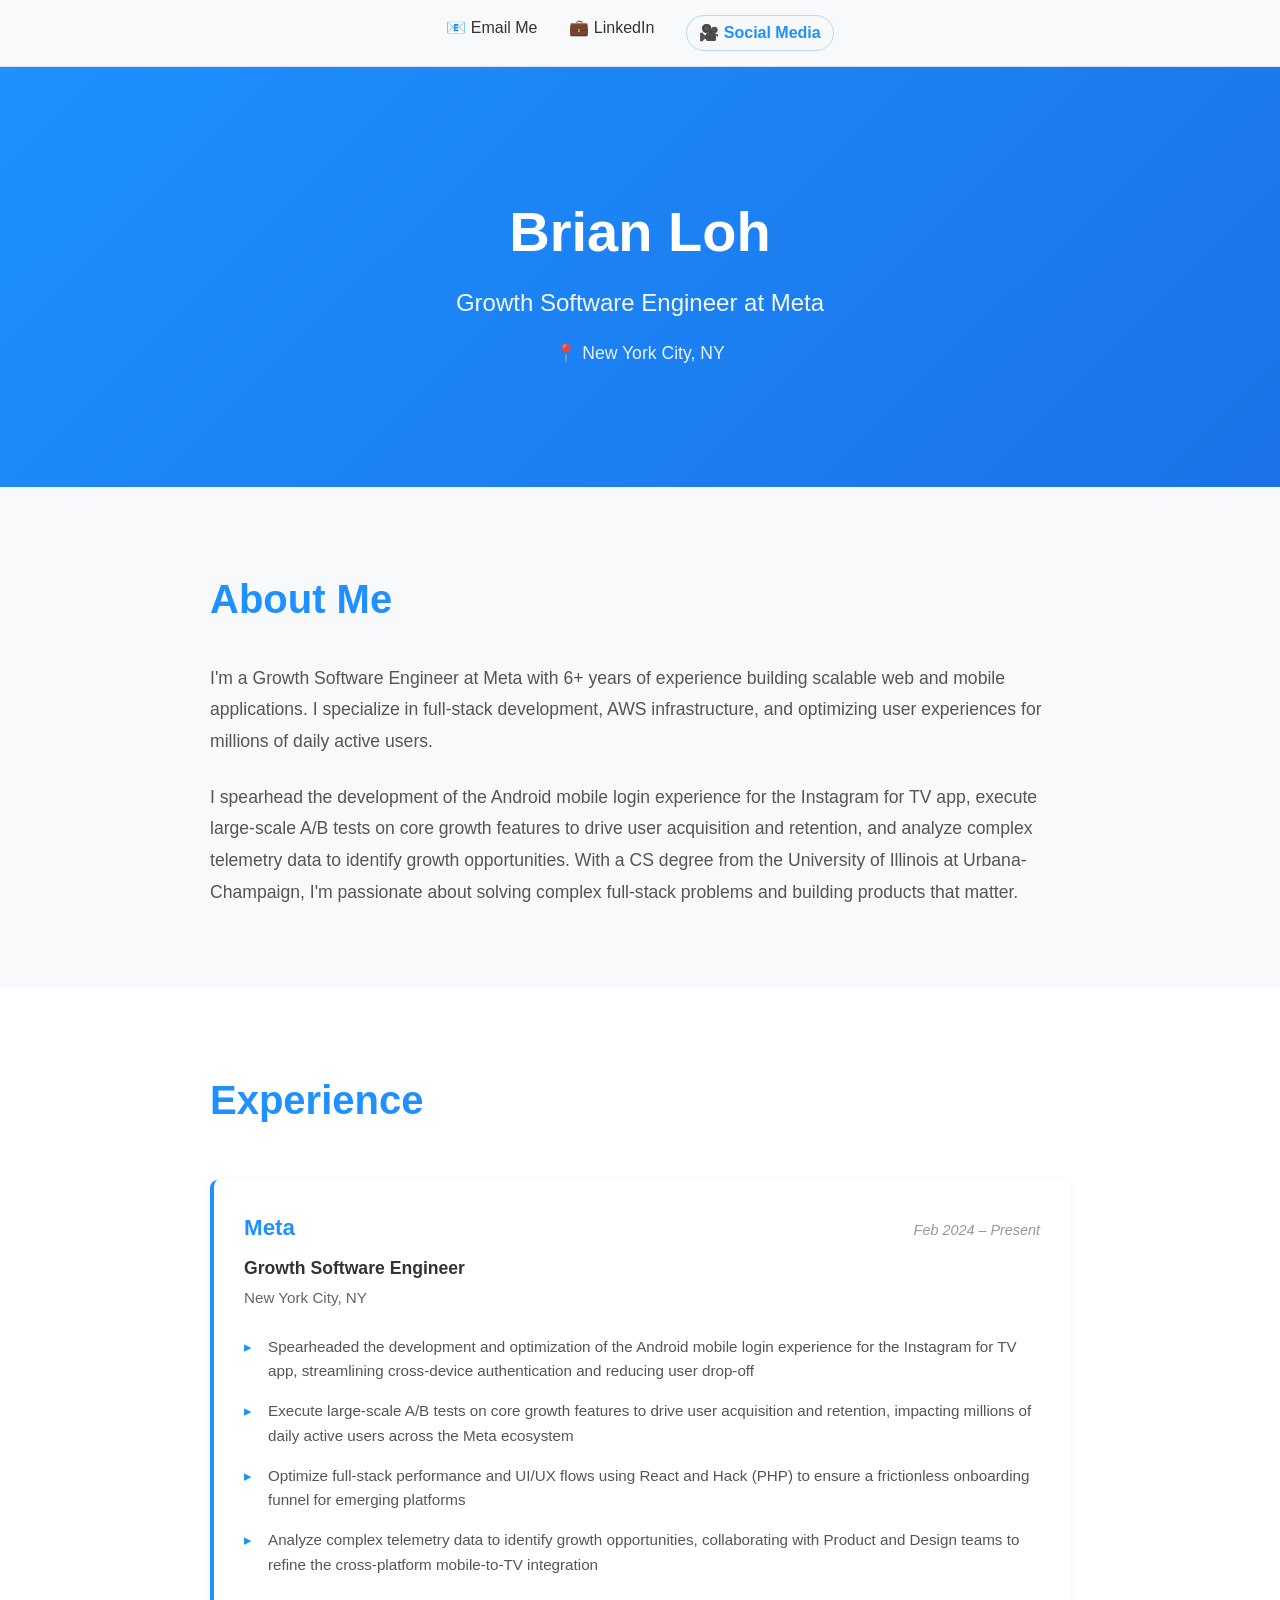
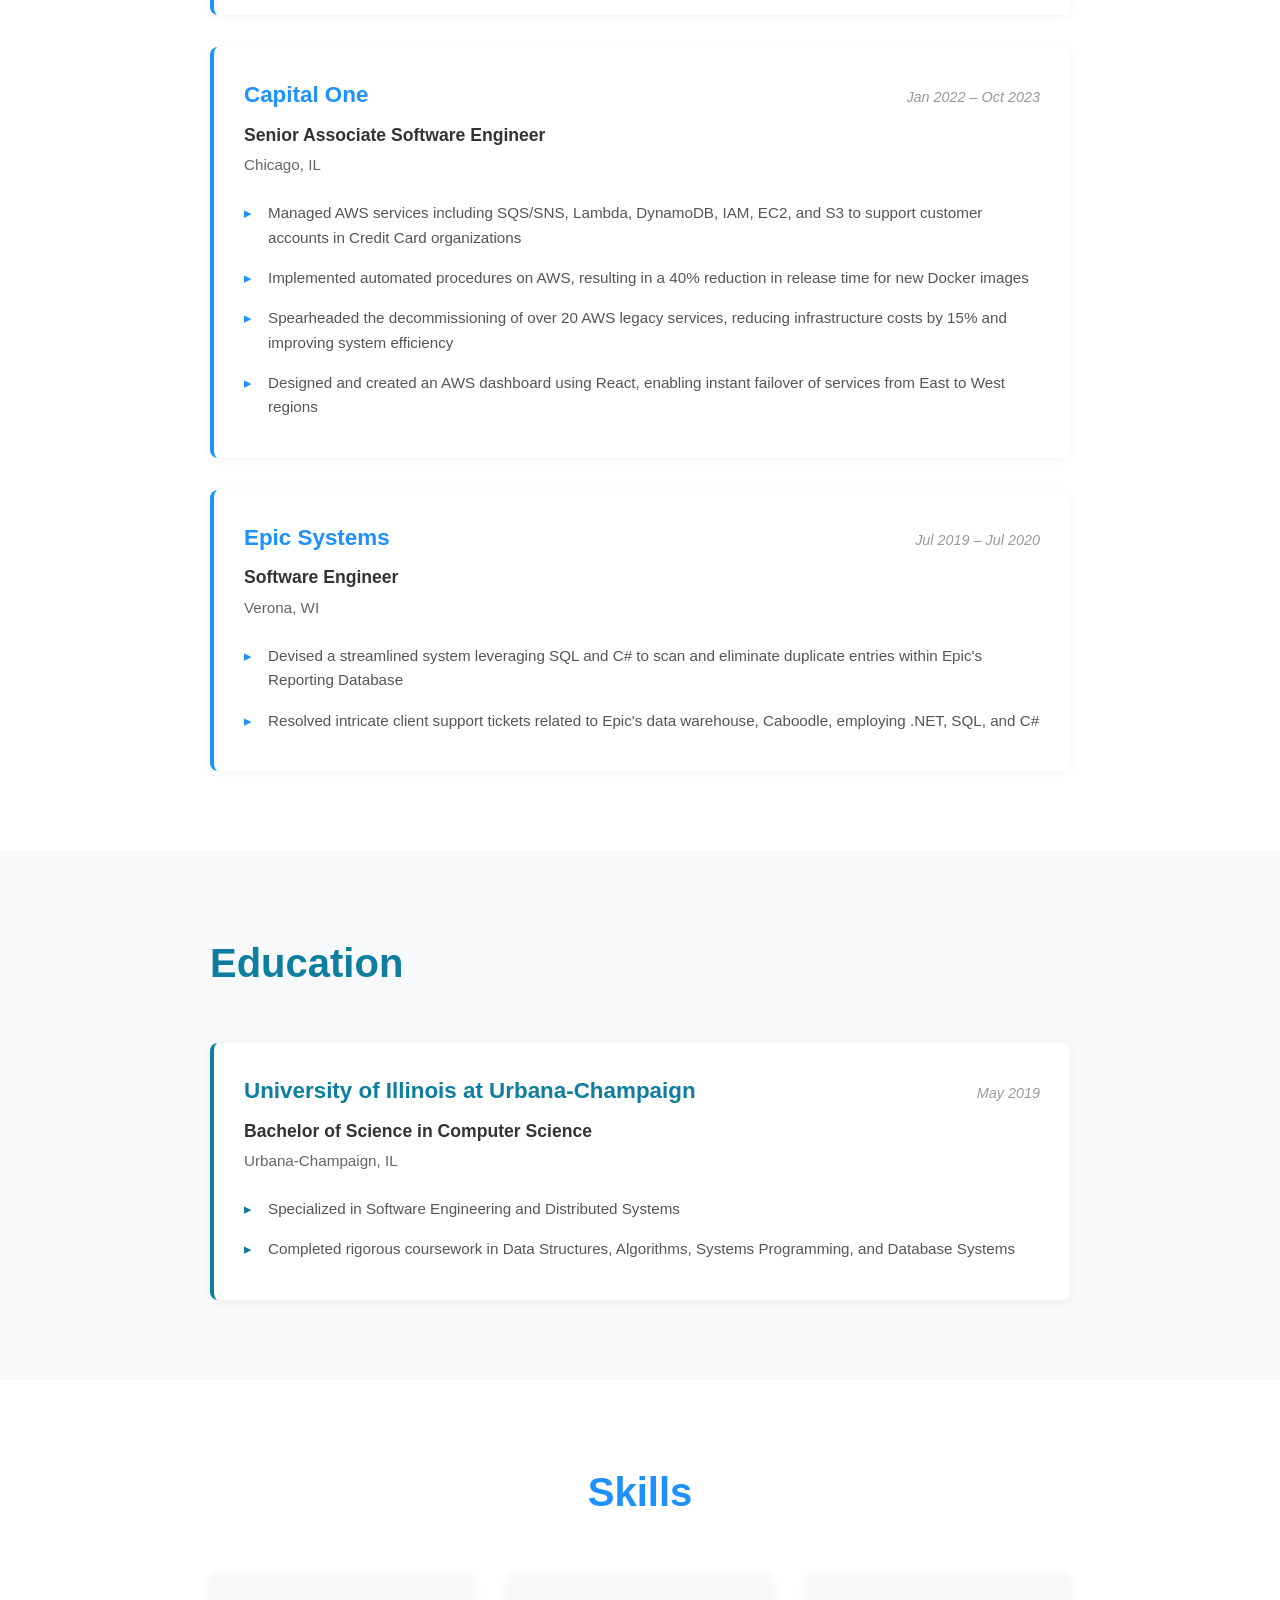
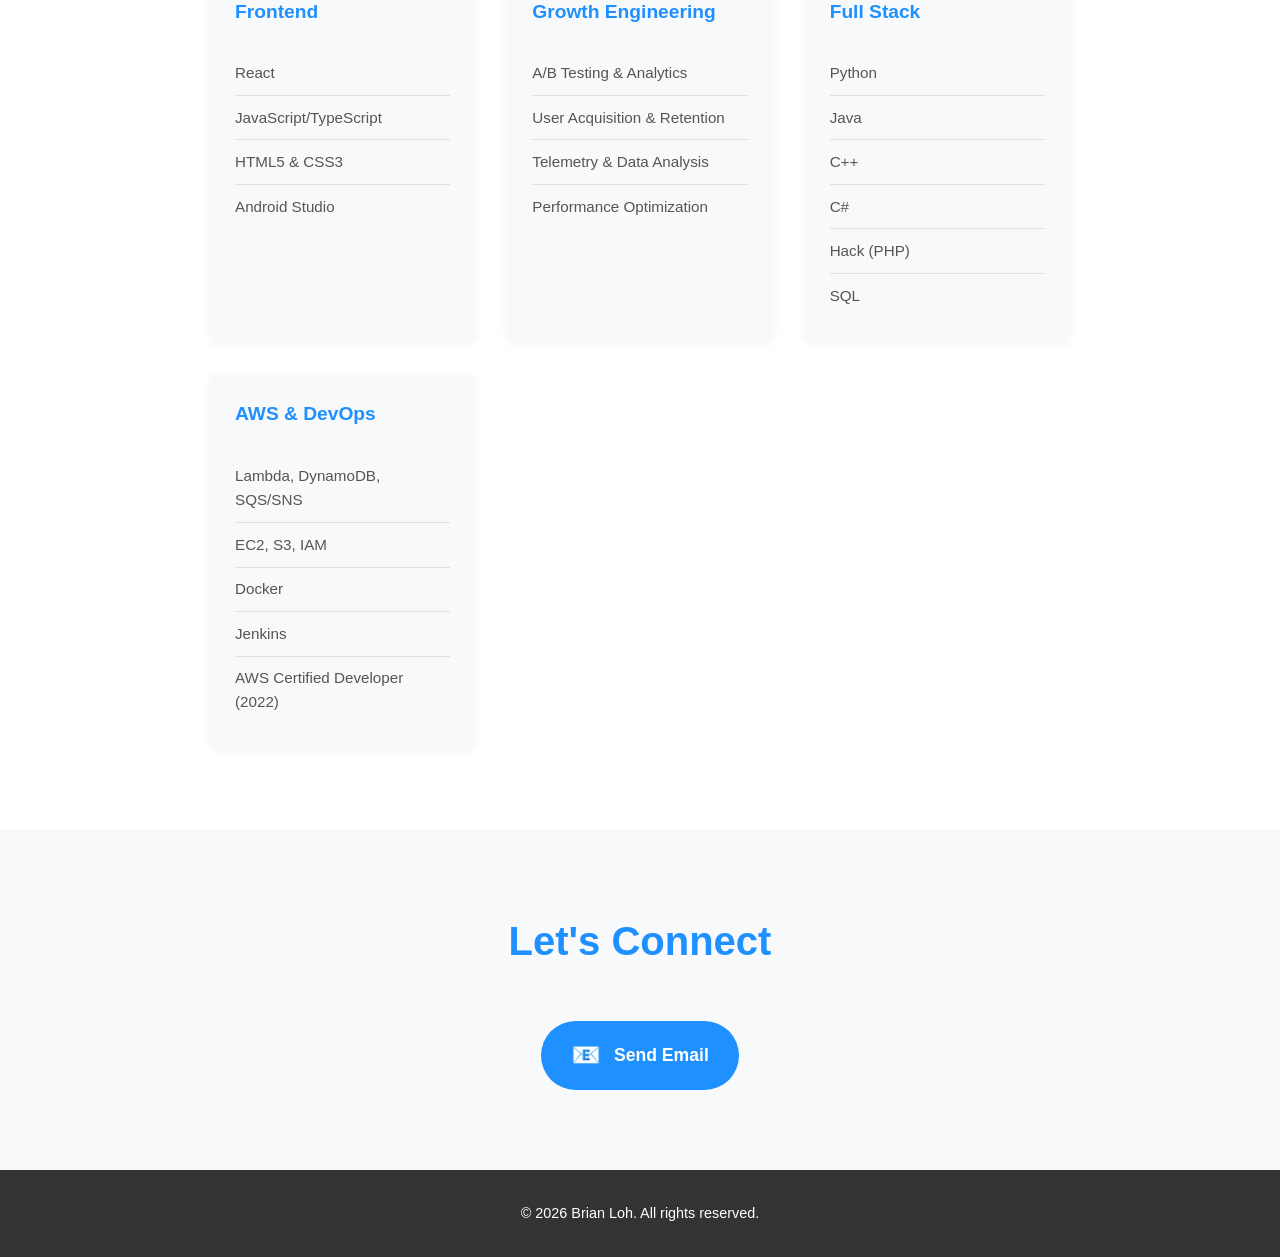
==== index.html @ 41018580 "Remove Call Me button from main page top bar" ====
<!DOCTYPE html>
<html lang="en">
<head>
    <meta charset="UTF-8">
    <meta name="viewport" content="width=device-width, initial-scale=1.0">
    <title>Brian Loh - Growth Software Engineer</title>
    <link rel="stylesheet" href="css/styles.css">
</head>
<body>
    <div class="top-bar">
        <div class="container top-bar-inner">
            <a href="mailto:bloh0408@gmail.com" class="top-bar-link">📧 Email Me</a>
            <a href="https://www.linkedin.com/in/bzloh/" target="_blank" rel="noopener noreferrer" class="top-bar-link">💼 LinkedIn</a>
            <a href="/socialmedia/" class="top-bar-link top-bar-social">🎥 Social Media</a>
        </div>
    </div>

    <section id="hero" class="hero">
        <div class="container">
            <h1>Brian Loh</h1>
            <p class="title">Growth Software Engineer at Meta</p>
            <p class="location">📍 New York City, NY</p>
        </div>
    </section>

    <section id="about" class="about">
        <div class="container">
            <h2>About Me</h2>
            <p>
                I'm a Growth Software Engineer at Meta with 6+ years of experience building scalable web and mobile applications.
                I specialize in full-stack development, AWS infrastructure, and optimizing user experiences for millions of daily active users.
            </p>
            <p style="margin-top: 1.5rem;">
                I spearhead the development of the Android mobile login experience for the Instagram for TV app, 
                execute large-scale A/B tests on core growth features to drive user acquisition and retention, and analyze complex telemetry data 
                to identify growth opportunities. With a CS degree from the University of Illinois at Urbana-Champaign, I'm passionate about solving 
                complex full-stack problems and building products that matter.
            </p>
        </div>
    </section>

    <section id="experience" class="experience">
        <div class="container">
            <h2>Experience</h2>
            <div class="experience-list">
                <div class="job">
                    <div class="job-header">
                        <h3>Meta</h3>
                        <span class="date">Feb 2024 – Present</span>
                    </div>
                    <p class="role">Growth Software Engineer</p>
                    <p class="location">New York City, NY</p>
                    <ul>
                        <li>Spearheaded the development and optimization of the Android mobile login experience for the Instagram for TV app, streamlining cross-device authentication and reducing user drop-off</li>
                        <li>Execute large-scale A/B tests on core growth features to drive user acquisition and retention, impacting millions of daily active users across the Meta ecosystem</li>
                        <li>Optimize full-stack performance and UI/UX flows using React and Hack (PHP) to ensure a frictionless onboarding funnel for emerging platforms</li>
                        <li>Analyze complex telemetry data to identify growth opportunities, collaborating with Product and Design teams to refine the cross-platform mobile-to-TV integration</li>
                    </ul>
                </div>

                <div class="job">
                    <div class="job-header">
                        <h3>Capital One</h3>
                        <span class="date">Jan 2022 – Oct 2023</span>
                    </div>
                    <p class="role">Senior Associate Software Engineer</p>
                    <p class="location">Chicago, IL</p>
                    <ul>
                        <li>Managed AWS services including SQS/SNS, Lambda, DynamoDB, IAM, EC2, and S3 to support customer accounts in Credit Card organizations</li>
                        <li>Implemented automated procedures on AWS, resulting in a 40% reduction in release time for new Docker images</li>
                        <li>Spearheaded the decommissioning of over 20 AWS legacy services, reducing infrastructure costs by 15% and improving system efficiency</li>
                        <li>Designed and created an AWS dashboard using React, enabling instant failover of services from East to West regions</li>
                    </ul>
                </div>

                <div class="job">
                    <div class="job-header">
                        <h3>Epic Systems</h3>
                        <span class="date">Jul 2019 – Jul 2020</span>
                    </div>
                    <p class="role">Software Engineer</p>
                    <p class="location">Verona, WI</p>
                    <ul>
                        <li>Devised a streamlined system leveraging SQL and C# to scan and eliminate duplicate entries within Epic's Reporting Database</li>
                        <li>Resolved intricate client support tickets related to Epic's data warehouse, Caboodle, employing .NET, SQL, and C#</li>
                    </ul>
                </div>
            </div>
        </div>
    </section>

    <section id="education" class="education">
        <div class="container">
            <h2>Education</h2>
            <div class="education-list">
                <div class="edu-card">
                    <div class="edu-header">
                        <h3>University of Illinois at Urbana-Champaign</h3>
                        <span class="date">May 2019</span>
                    </div>
                    <p class="degree">Bachelor of Science in Computer Science</p>
                    <p class="location">Urbana-Champaign, IL</p>
                    <ul>
                        <li>Specialized in Software Engineering and Distributed Systems</li>
                        <li>Completed rigorous coursework in Data Structures, Algorithms, Systems Programming, and Database Systems</li>
                    </ul>
                </div>
            </div>
        </div>
    </section>

    <section id="skills" class="skills">
        <div class="container">
            <h2>Skills</h2>
            <div class="skills-grid">
                <div class="skill-card">
                    <h3>Frontend</h3>
                    <ul>
                        <li>React</li>
                        <li>JavaScript/TypeScript</li>
                        <li>HTML5 & CSS3</li>
                        <li>Android Studio</li>
                    </ul>
                </div>
                <div class="skill-card">
                    <h3>Growth Engineering</h3>
                    <ul>
                        <li>A/B Testing & Analytics</li>
                        <li>User Acquisition & Retention</li>
                        <li>Telemetry & Data Analysis</li>
                        <li>Performance Optimization</li>
                    </ul>
                </div>
                <div class="skill-card">
                    <h3>Full Stack</h3>
                    <ul>
                        <li>Python</li>
                        <li>Java</li>
                        <li>C++</li>
                        <li>C#</li>
                        <li>Hack (PHP)</li>
                        <li>SQL</li>
                    </ul>
                </div>
                <div class="skill-card">
                    <h3>AWS & DevOps</h3>
                    <ul>
                        <li>Lambda, DynamoDB, SQS/SNS</li>
                        <li>EC2, S3, IAM</li>
                        <li>Docker</li>
                        <li>Jenkins</li>
                        <li>AWS Certified Developer (2022)</li>
                    </ul>
                </div>
            </div>
        </div>
    </section>

    <section id="contact" class="contact">
        <div class="container">
            <h2>Let's Connect</h2>
            <div class="contact-buttons">
                <a href="mailto:bloh0408@gmail.com" class="contact-btn email-btn">
                    <span class="icon">📧</span>
                    <span>Send Email</span>
                </a>
            </div>
        </div>
    </section>

    <footer>
        <div class="container">
            <p>&copy; 2026 Brian Loh. All rights reserved.</p>
        </div>
    </footer>

    <script src="js/script.js"></script>
</body>
</html>
---- css/styles.css ----
* {
    margin: 0;
    padding: 0;
    box-sizing: border-box;
}

body {
    font-family: 'Segoe UI', Tahoma, Geneva, Verdana, sans-serif;
    line-height: 1.6;
    color: #333;
}

.top-bar {
    background: #f8f9fa;
    border-bottom: 1px solid #e0e0e0;
    padding: 15px 0;
    position: sticky;
    top: 0;
    z-index: 100;
}

.top-bar-inner {
    display: flex;
    justify-content: center;
    gap: 2rem;
    flex-wrap: wrap;
}

.top-bar-link {
    text-decoration: none;
    color: #333;
    font-weight: 500;
    transition: color 0.3s ease;
}

.top-bar-link:hover {
    color: #1e90ff;
}

.top-bar-social {
    color: #1e90ff;
    font-weight: 600;
    border: 1px solid rgba(30, 144, 255, 0.3);
    border-radius: 20px;
    padding: 4px 12px;
    transition: background 0.3s ease, border-color 0.3s ease;
}

.top-bar-social:hover {
    background: rgba(30, 144, 255, 0.08);
    border-color: rgba(30, 144, 255, 0.6);
    color: #1e90ff !important;
}

.container {
    max-width: 900px;
    margin: 0 auto;
    padding: 0 20px;
}

/* Hero Section */
.hero {
    background: linear-gradient(135deg, #1e90ff 0%, #1a73e8 100%);
    color: white;
    padding: 120px 0;
    text-align: center;
}

.hero h1 {
    font-size: 3.5rem;
    margin-bottom: 0.5rem;
    font-weight: 700;
}

.hero .title {
    font-size: 1.5rem;
    margin-bottom: 1rem;
    opacity: 0.95;
}

.hero .location {
    font-size: 1.1rem;
    opacity: 0.9;
}

/* About Section */
.about {
    padding: 80px 0;
    background: #f8f9fa;
}

.about h2 {
    font-size: 2.5rem;
    margin-bottom: 2rem;
    color: #1e90ff;
}

.about p {
    font-size: 1.1rem;
    line-height: 1.8;
    color: #555;
    margin-bottom: 1.5rem;
}

.about p:last-child {
    margin-bottom: 0;
}

/* Experience Section */
.experience {
    padding: 80px 0;
    background: #ffffff;
}

.experience h2 {
    font-size: 2.5rem;
    margin-bottom: 3rem;
    color: #1e90ff;
}

.experience-list {
    display: flex;
    flex-direction: column;
    gap: 2rem;
}

.job {
    background: white;
    padding: 30px;
    border-radius: 8px;
    box-shadow: 0 2px 10px rgba(0, 0, 0, 0.05);
    border-left: 4px solid #1e90ff;
}

.job-header {
    display: flex;
    justify-content: space-between;
    align-items: baseline;
    margin-bottom: 0.5rem;
}

.job h3 {
    color: #1e90ff;
    font-size: 1.4rem;
}

.job .date {
    color: #999;
    font-size: 0.9rem;
    font-style: italic;
}

.job .role {
    font-size: 1.1rem;
    font-weight: 600;
    color: #333;
    margin-bottom: 0.25rem;
}

.job .location {
    font-size: 0.95rem;
    color: #666;
    margin-bottom: 1rem;
}

.job ul {
    list-style: none;
    padding-left: 0;
}

.job li {
    padding: 0.5rem 0;
    padding-left: 1.5rem;
    position: relative;
    color: #555;
    font-size: 0.95rem;
}

.job li:before {
    content: "▸";
    position: absolute;
    left: 0;
    color: #1e90ff;
}

/* Education Section */
.education {
    padding: 80px 0;
    background: #f8f9fa;
}

.education h2 {
    font-size: 2.5rem;
    margin-bottom: 3rem;
    color: #0d7ea0;
}

.education-list {
    display: flex;
    flex-direction: column;
    gap: 2rem;
}

.edu-card {
    background: white;
    padding: 30px;
    border-radius: 8px;
    box-shadow: 0 2px 10px rgba(0, 0, 0, 0.05);
    border-left: 4px solid #0d7ea0;
}

.edu-header {
    display: flex;
    justify-content: space-between;
    align-items: baseline;
    margin-bottom: 0.5rem;
}

.edu-card h3 {
    color: #0d7ea0;
    font-size: 1.4rem;
}

.edu-card .date {
    color: #999;
    font-size: 0.9rem;
    font-style: italic;
}

.edu-card .degree {
    font-size: 1.1rem;
    font-weight: 600;
    color: #333;
    margin-bottom: 0.25rem;
}

.edu-card .location {
    font-size: 0.95rem;
    color: #666;
    margin-bottom: 1rem;
}

.edu-card ul {
    list-style: none;
    padding-left: 0;
}

.edu-card li {
    padding: 0.5rem 0;
    padding-left: 1.5rem;
    position: relative;
    color: #555;
    font-size: 0.95rem;
}

.edu-card li:before {
    content: "▸";
    position: absolute;
    left: 0;
    color: #0d7ea0;
}


/* Skills Section */
.skills {
    padding: 80px 0;
}

.skills h2 {
    font-size: 2.5rem;
    margin-bottom: 3rem;
    color: #1e90ff;
    text-align: center;
}

.skills-grid {
    display: grid;
    grid-template-columns: repeat(auto-fit, minmax(220px, 1fr));
    gap: 2rem;
}

.skill-card {
    background: #f8f9fa;
    padding: 25px;
    border-radius: 8px;
    box-shadow: 0 2px 10px rgba(0, 0, 0, 0.05);
    transition: transform 0.3s ease;
}

.skill-card:hover {
    transform: translateY(-5px);
}

.skill-card h3 {
    color: #1e90ff;
    margin-bottom: 1.5rem;
    font-size: 1.2rem;
}

.skill-card ul {
    list-style: none;
}

.skill-card li {
    padding: 0.6rem 0;
    border-bottom: 1px solid #e0e0e0;
    font-size: 0.95rem;
    color: #555;
}

.skill-card li:last-child {
    border-bottom: none;
}

/* Contact Section */
.contact {
    padding: 80px 0;
    background: #f8f9fa;
    text-align: center;
}

.contact h2 {
    font-size: 2.5rem;
    margin-bottom: 3rem;
    color: #1e90ff;
}

.contact-buttons {
    display: flex;
    gap: 2rem;
    justify-content: center;
    flex-wrap: wrap;
}

.contact-btn {
    display: inline-flex;
    align-items: center;
    gap: 0.8rem;
    padding: 15px 30px;
    border-radius: 50px;
    text-decoration: none;
    font-weight: 600;
    font-size: 1.1rem;
    transition: transform 0.3s ease, box-shadow 0.3s ease;
    cursor: pointer;
}

.email-btn {
    background: #1e90ff;
    color: white;
}

.email-btn:hover {
    transform: translateY(-3px);
    box-shadow: 0 8px 20px rgba(30, 144, 255, 0.3);
}

.phone-btn {
    background: white;
    color: #1e90ff;
    border: 2px solid #1e90ff;
}

.phone-btn:hover {
    transform: translateY(-3px);
    box-shadow: 0 8px 20px rgba(30, 144, 255, 0.2);
}

.contact-btn .icon {
    font-size: 1.5rem;
}

/* Footer */
footer {
    background: #333;
    color: white;
    text-align: center;
    padding: 2rem 0;
    font-size: 0.9rem;
}

/* Responsive Design */
@media (max-width: 768px) {
    .hero {
        padding: 60px 0;
    }

    .hero h1 {
        font-size: 2.5rem;
    }

    .hero .title {
        font-size: 1.2rem;
    }

    .about,
    .experience,
    .education,
    .skills,
    .contact {
        padding: 60px 0;
    }

    .about h2,
    .experience h2,
    .education h2,
    .skills h2,
    .contact h2 {
        font-size: 2rem;
        margin-bottom: 2rem;
    }

    .about p {
        font-size: 1rem;
    }

    .job {
        padding: 20px;
    }

    .job-header {
        flex-direction: column;
        align-items: flex-start;
    }

    .job .date {
        margin-top: 0.5rem;
    }

    .job h3 {
        font-size: 1.2rem;
    }

    .edu-card {
        padding: 20px;
    }

    .edu-header {
        flex-direction: column;
        align-items: flex-start;
    }

    .edu-card .date {
        margin-top: 0.5rem;
    }

    .edu-card h3 {
        font-size: 1.2rem;
    }

    .skills-grid {
        grid-template-columns: repeat(2, 1fr);
        gap: 1.5rem;
    }

    .contact-buttons {
        flex-direction: column;
        gap: 1rem;
    }

    .contact-btn {
        width: 100%;
        justify-content: center;
    }
}

@media (max-width: 480px) {
    .hero {
        padding: 40px 0;
    }

    .hero h1 {
        font-size: 2rem;
    }

    .hero .title {
        font-size: 1rem;
    }

    .hero .location {
        font-size: 0.95rem;
    }

    .about,
    .experience,
    .education,
    .skills,
    .contact {
        padding: 40px 0;
    }

    .about h2,
    .experience h2,
    .education h2,
    .skills h2,
    .contact h2 {
        font-size: 1.5rem;
        margin-bottom: 1.5rem;
    }

    .about p {
        font-size: 0.95rem;
    }

    .job {
        padding: 15px;
        border-left-width: 3px;
    }

    .job h3 {
        font-size: 1rem;
    }

    .job .role {
        font-size: 0.95rem;
    }

    .job .location {
        font-size: 0.85rem;
    }

    .job li {
        font-size: 0.9rem;
        padding: 0.4rem 0 0.4rem 1.2rem;
    }

    .edu-card {
        padding: 15px;
        border-left-width: 3px;
    }

    .edu-card h3 {
        font-size: 1rem;
    }

    .edu-card .degree {
        font-size: 0.95rem;
    }

    .edu-card .location {
        font-size: 0.85rem;
    }

    .edu-card li {
        font-size: 0.9rem;
        padding: 0.4rem 0 0.4rem 1.2rem;
    }

    .skill-card {
        padding: 15px;
    }

    .skill-card h3 {
        font-size: 1rem;
    }

    .skill-card li {
        font-size: 0.85rem;
    }

    .skills-grid {
        grid-template-columns: 1fr;
        gap: 1rem;
    }

    .contact-buttons {
        flex-direction: column;
        gap: 0.8rem;
    }

    .contact-btn {
        padding: 12px 20px;
        font-size: 0.95rem;
    }

    .contact-btn .icon {
        font-size: 1.2rem;
    }

    footer {
        font-size: 0.8rem;
        padding: 1.5rem 0;
    }
}
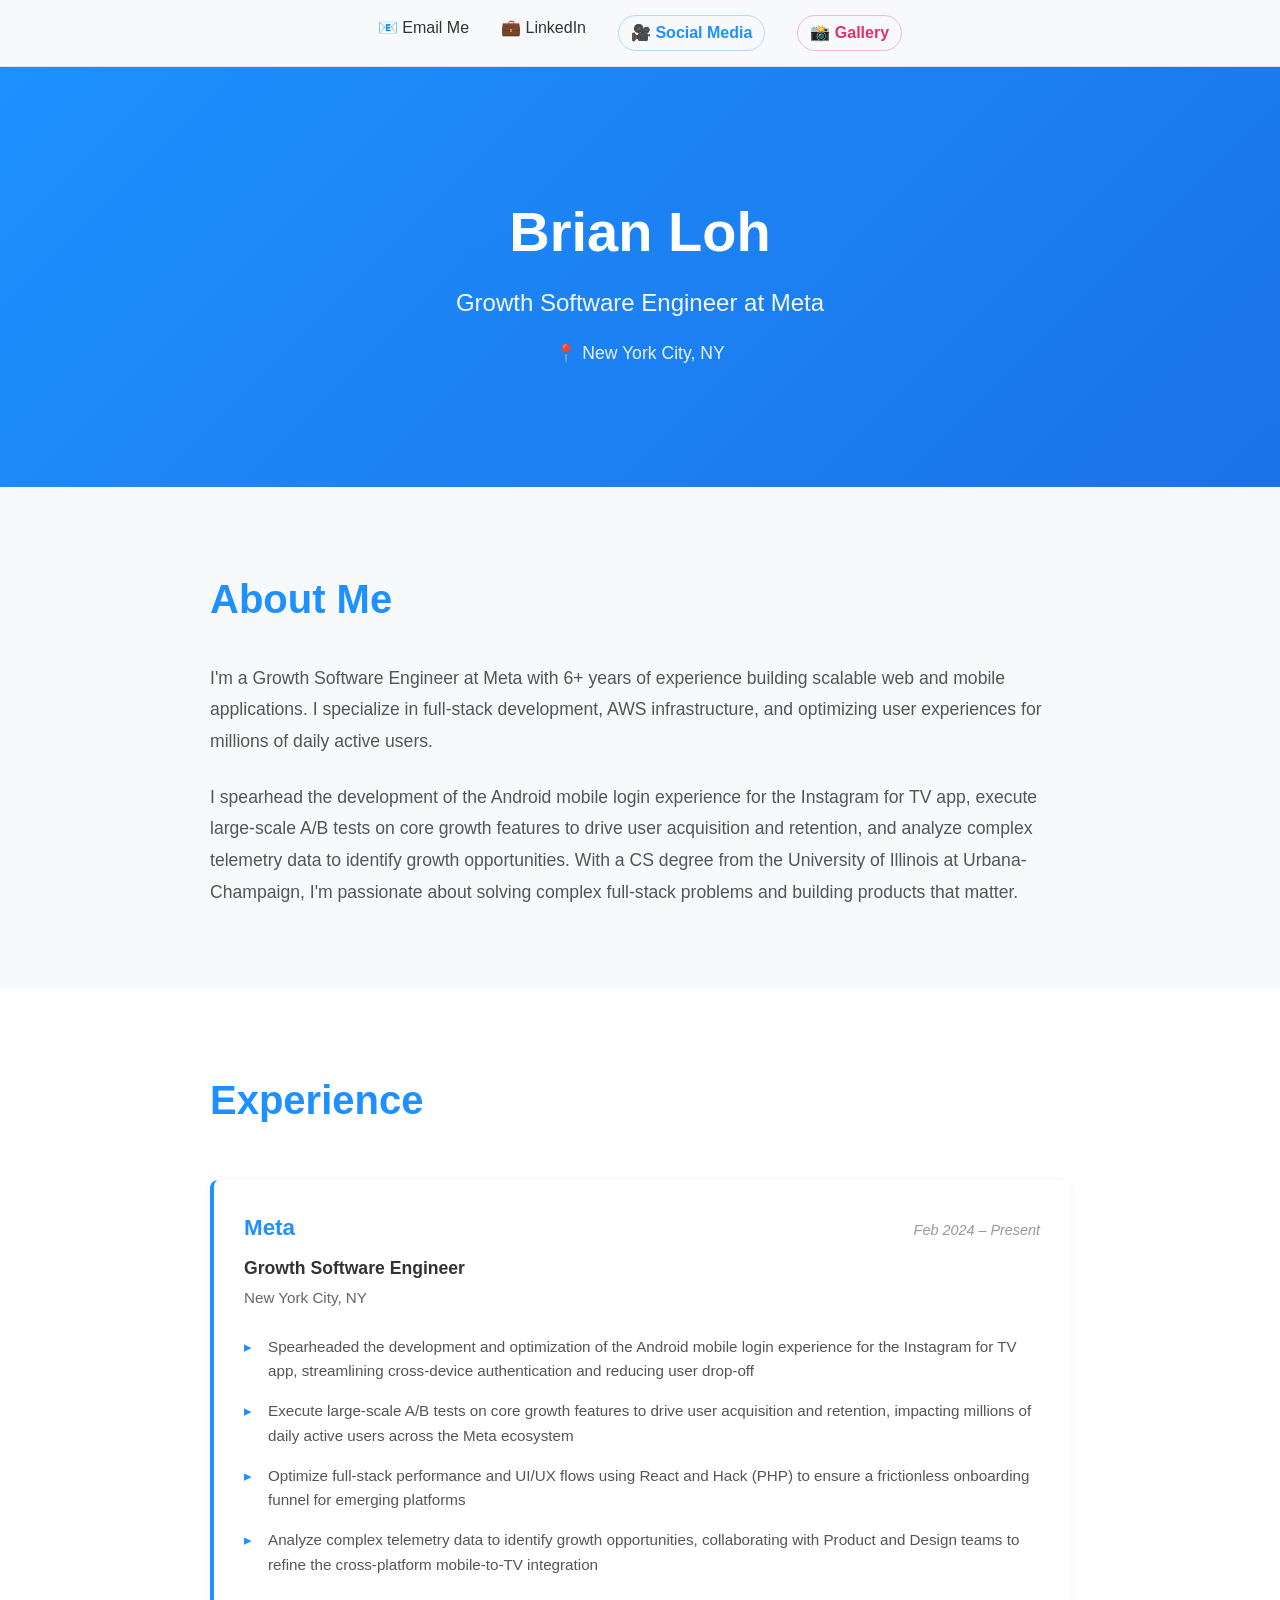
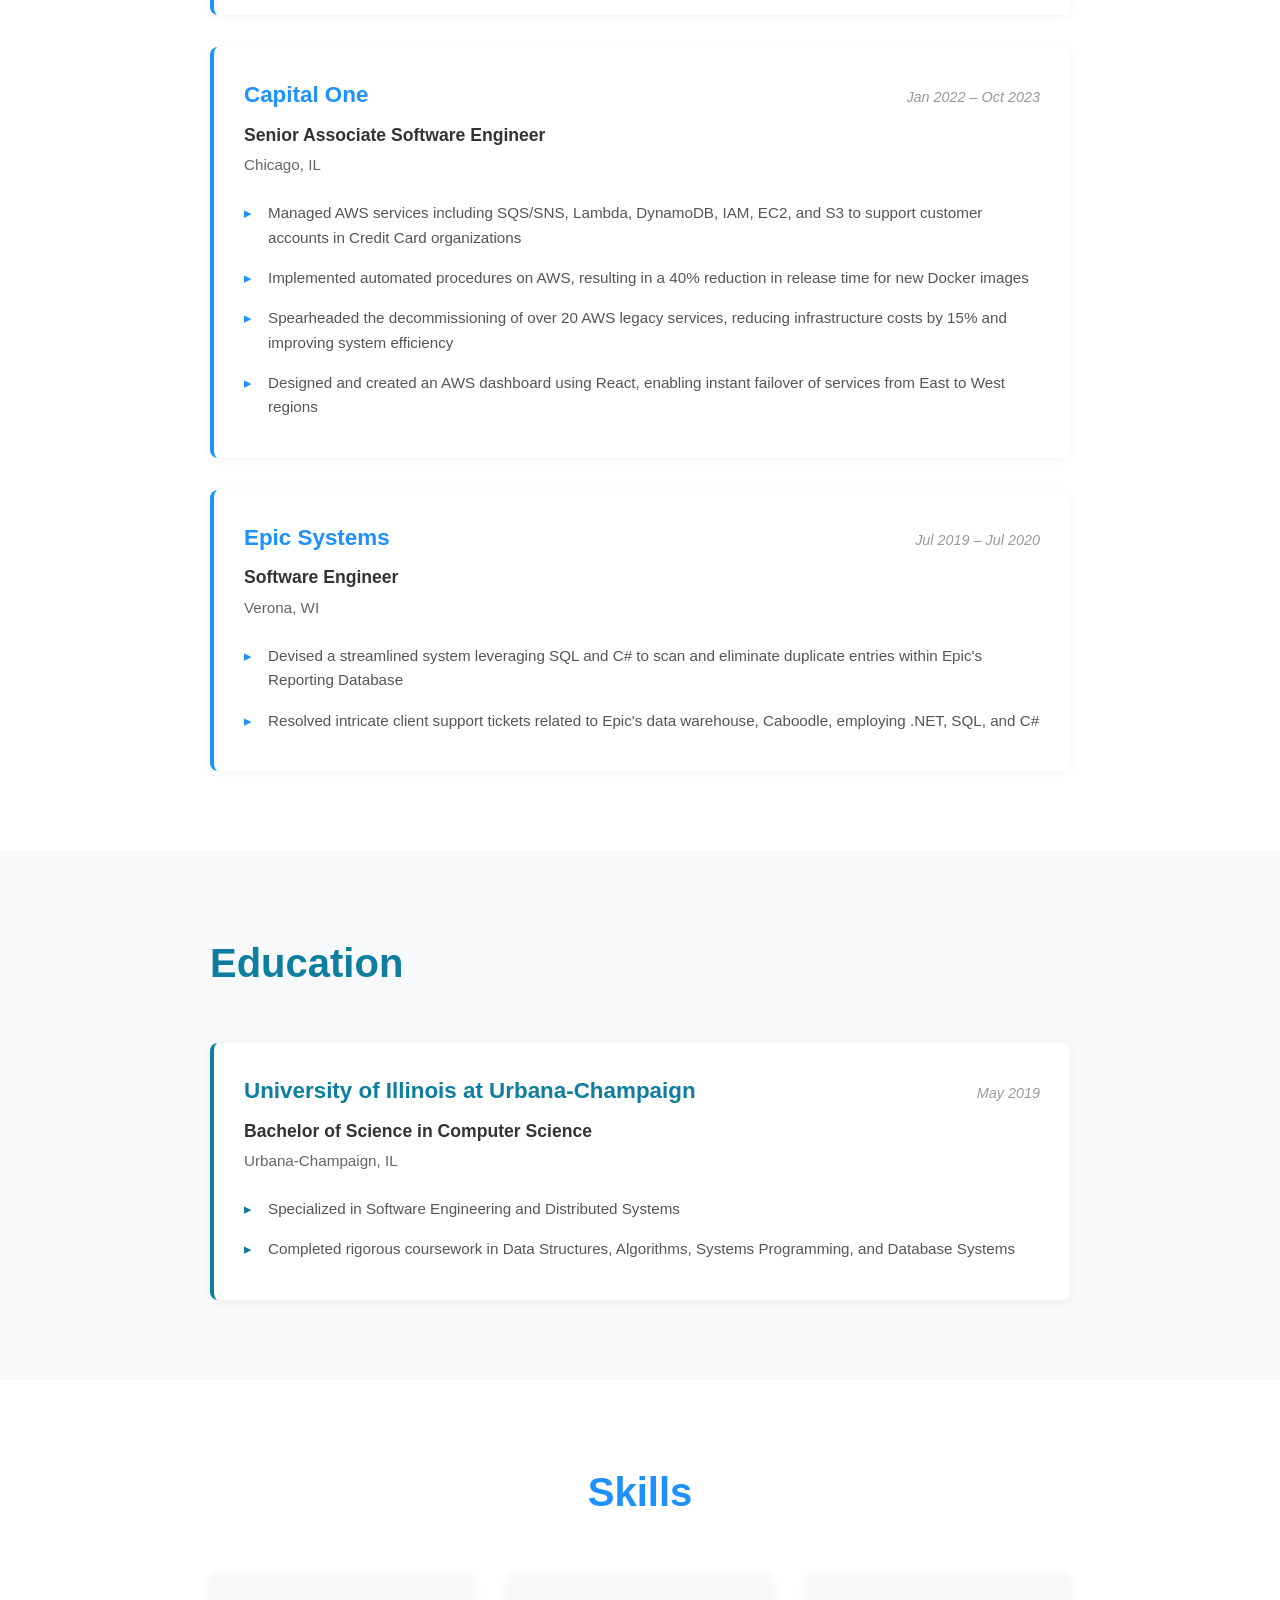
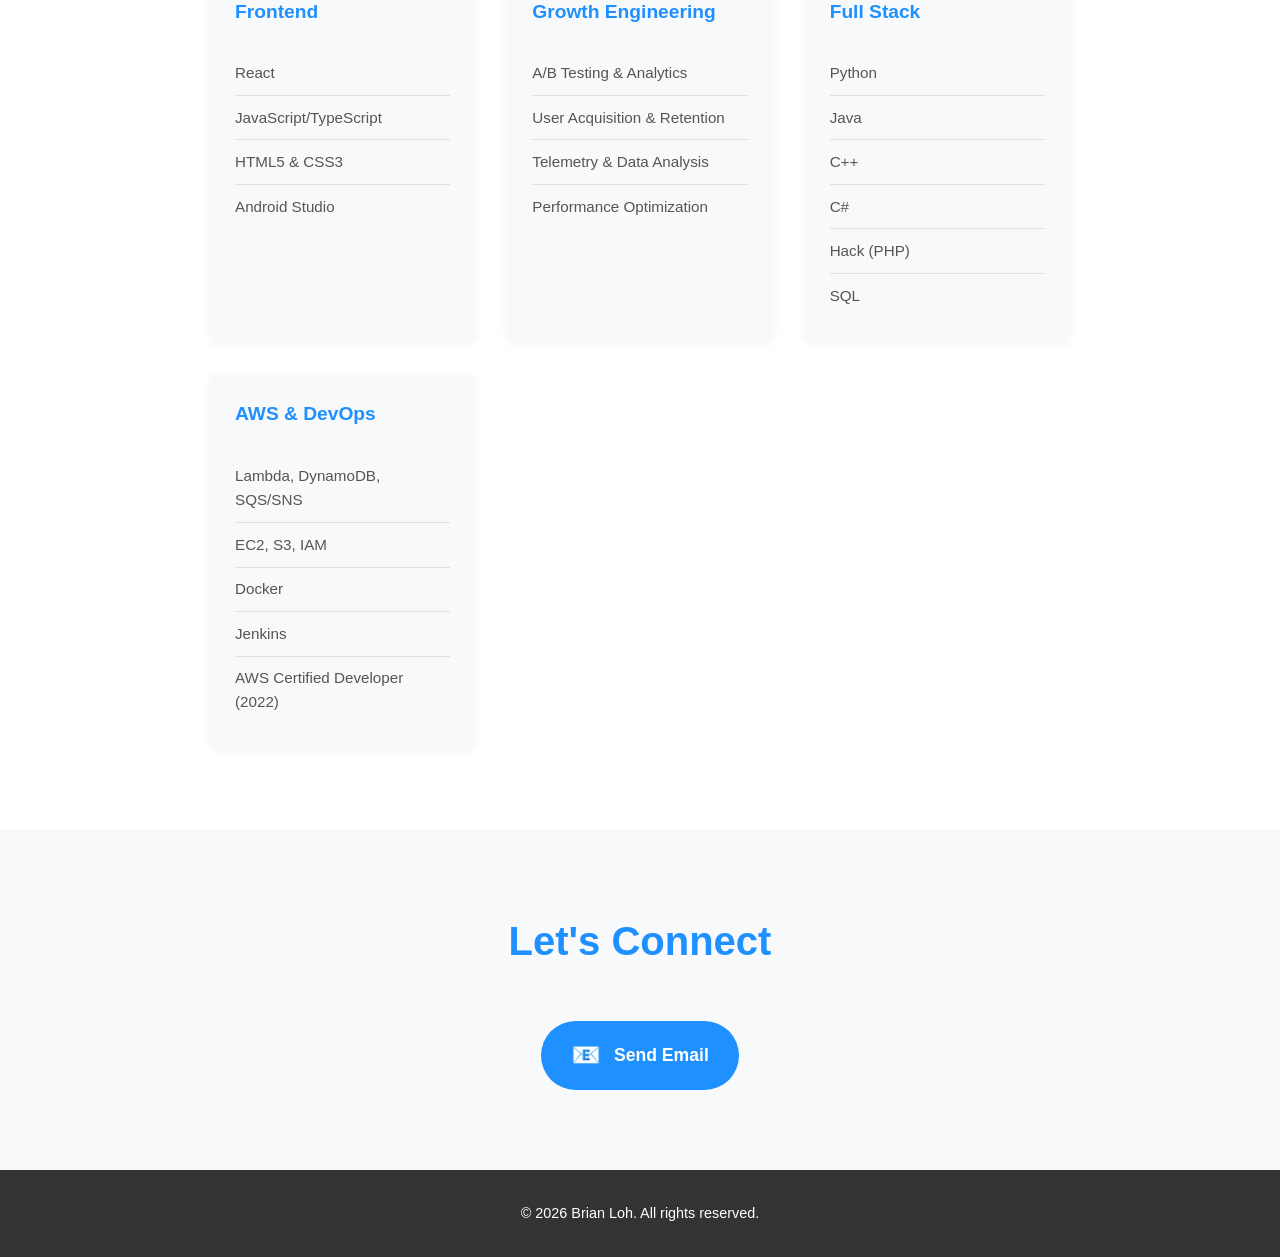
==== commit 71dfc19d: "Add Photography Gallery page (/gallery/) with Events category - Create gallery/index.html, styles.cs" ====
--- a/index.html
+++ b/index.html
@@ -12,6 +12,7 @@
             <a href="mailto:bloh0408@gmail.com" class="top-bar-link">📧 Email Me</a>
             <a href="https://www.linkedin.com/in/bzloh/" target="_blank" rel="noopener noreferrer" class="top-bar-link">💼 LinkedIn</a>
             <a href="/socialmedia/" class="top-bar-link top-bar-social">🎥 Social Media</a>
+            <a href="/gallery/" class="top-bar-link top-bar-gallery">📸 Gallery</a>
         </div>
     </div>
 
--- a/css/styles.css
+++ b/css/styles.css
@@ -50,6 +50,21 @@
     background: rgba(30, 144, 255, 0.08);
     border-color: rgba(30, 144, 255, 0.6);
     color: #1e90ff !important;
+}
+
+.top-bar-gallery {
+    color: #e1306c;
+    font-weight: 600;
+    border: 1px solid rgba(225, 48, 108, 0.3);
+    border-radius: 20px;
+    padding: 4px 12px;
+    transition: background 0.3s ease, border-color 0.3s ease, color 0.3s ease;
+}
+
+.top-bar-gallery:hover {
+    background: rgba(225, 48, 108, 0.08);
+    border-color: rgba(225, 48, 108, 0.6);
+    color: #e1306c !important;
 }
 
 .container {
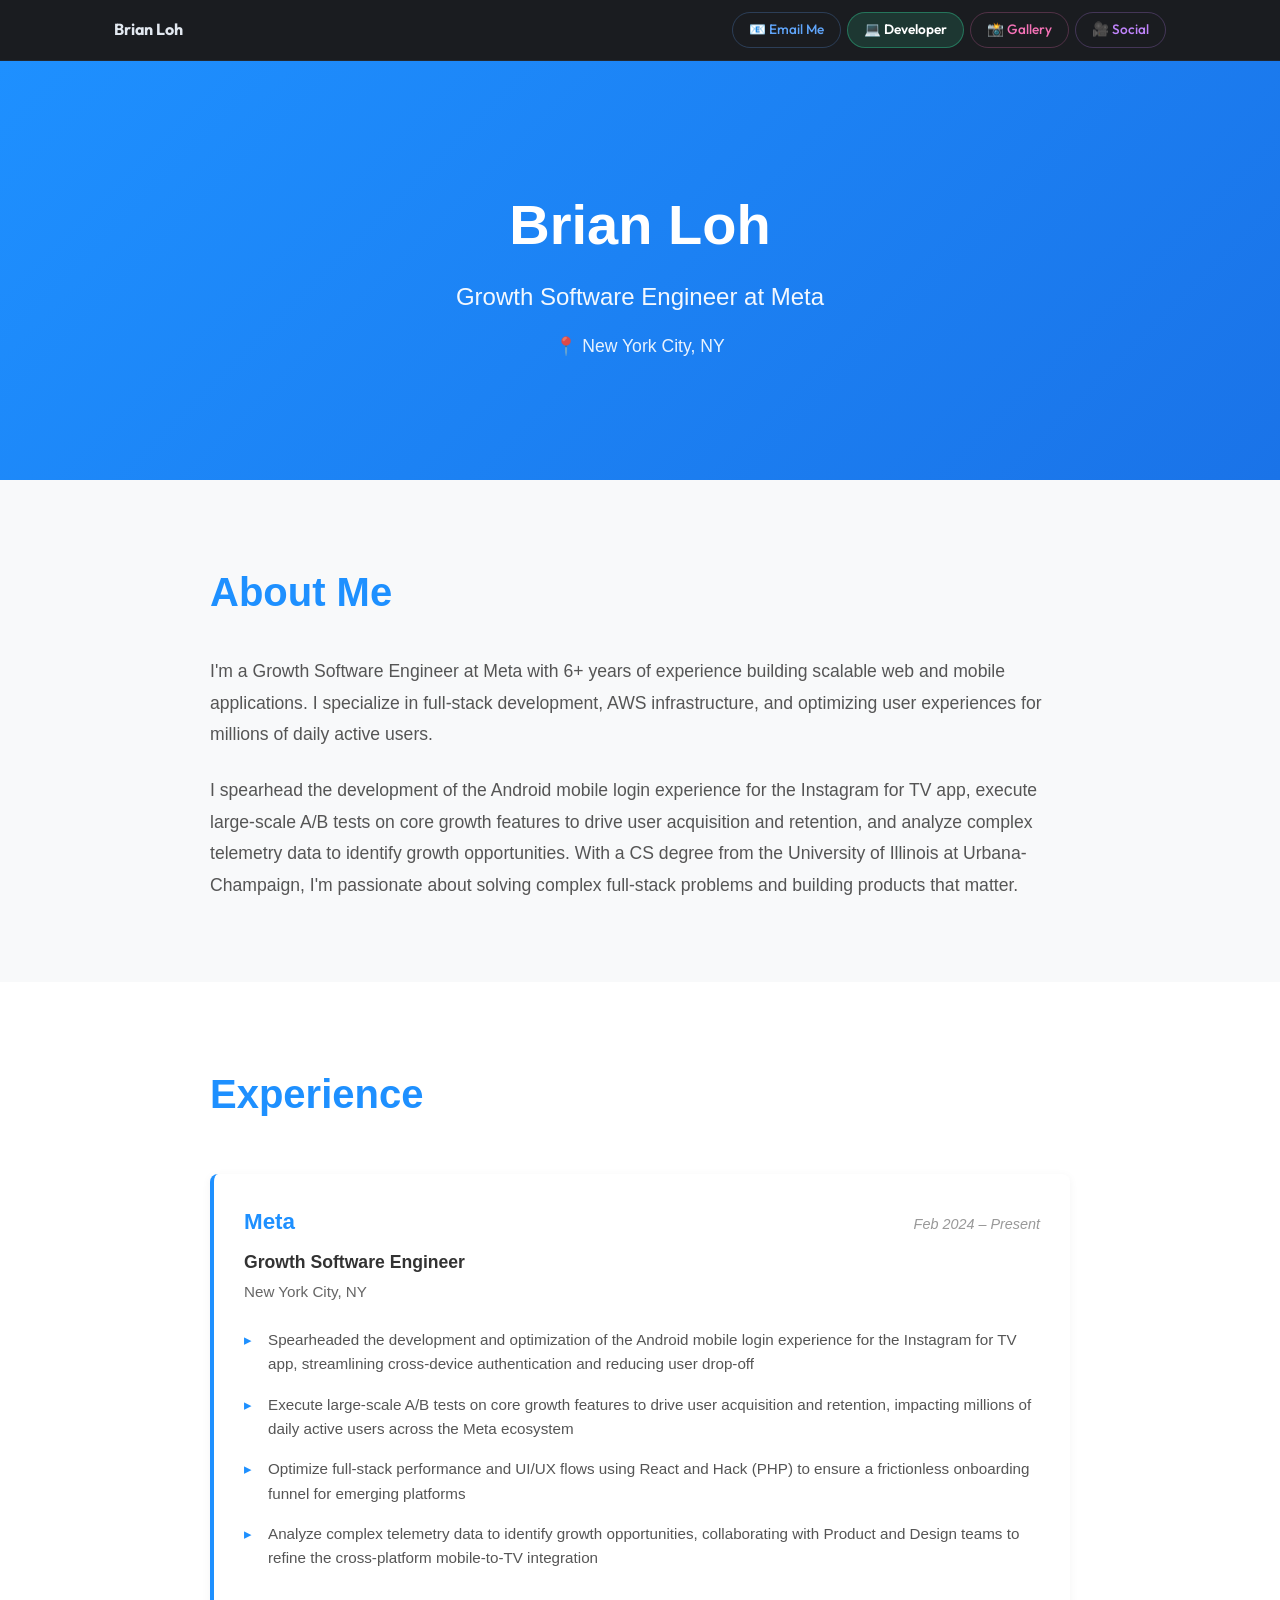
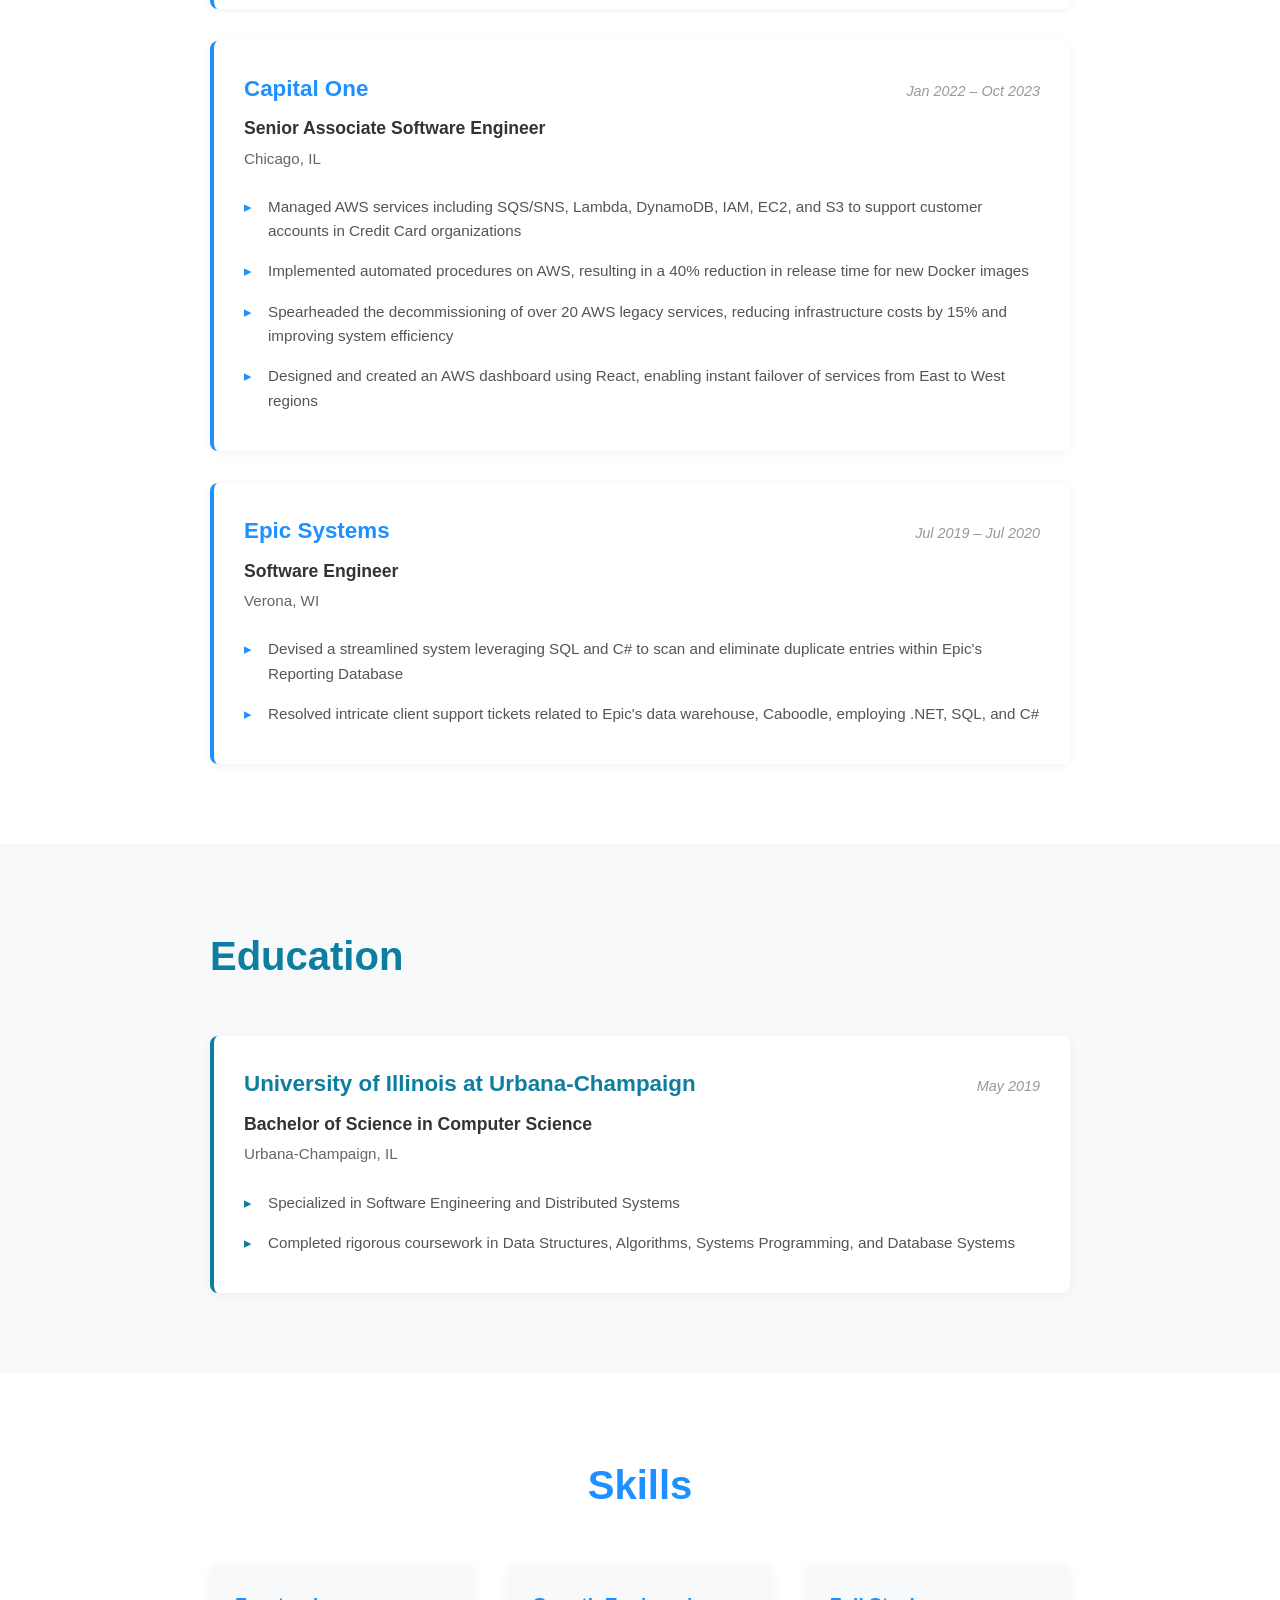
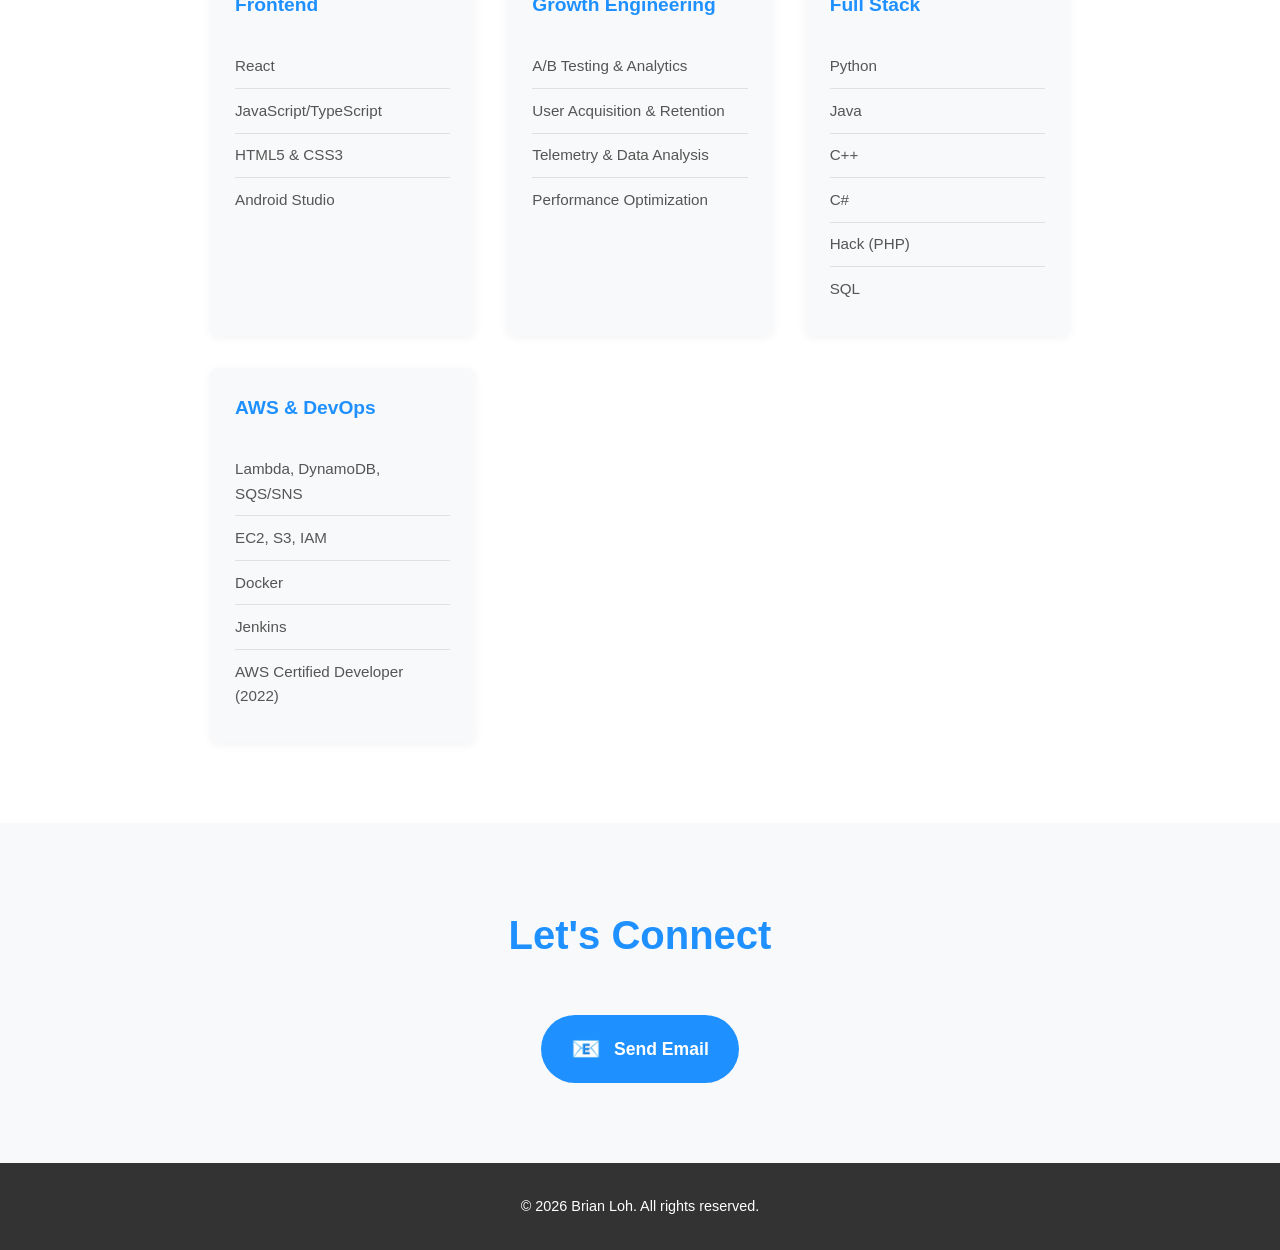
==== commit 244fc5db: "feat: unified sticky nav bar across all pages (Brian Loh, Email Me, Developer, Gallery, Social)" ====
--- a/index.html
+++ b/index.html
@@ -4,17 +4,21 @@
     <meta charset="UTF-8">
     <meta name="viewport" content="width=device-width, initial-scale=1.0">
     <title>Brian Loh - Growth Software Engineer</title>
+    <link rel="stylesheet" href="css/nav.css">
     <link rel="stylesheet" href="css/styles.css">
 </head>
 <body>
-    <div class="top-bar">
-        <div class="container top-bar-inner">
-            <a href="mailto:bloh0408@gmail.com" class="top-bar-link">📧 Email Me</a>
-            <a href="https://www.linkedin.com/in/bzloh/" target="_blank" rel="noopener noreferrer" class="top-bar-link">💼 LinkedIn</a>
-            <a href="/socialmedia/" class="top-bar-link top-bar-social">🎥 Social Media</a>
-            <a href="/gallery/" class="top-bar-link top-bar-gallery">📸 Gallery</a>
+    <nav class="site-nav" id="site-nav">
+        <div class="site-nav-inner">
+            <a href="/" class="site-nav-name">Brian Loh</a>
+            <div class="site-nav-links">
+                <a href="mailto:bloh0408@gmail.com" class="site-nav-link nav-email">📧 Email Me</a>
+                <a href="/" class="site-nav-link nav-dev active">💻 Developer</a>
+                <a href="/gallery/" class="site-nav-link nav-gallery">📸 Gallery</a>
+                <a href="/socialmedia/" class="site-nav-link nav-social">🎥 Social</a>
+            </div>
         </div>
-    </div>
+    </nav>
 
     <section id="hero" class="hero">
         <div class="container">
@@ -176,5 +180,11 @@
     </footer>
 
     <script src="js/script.js"></script>
+    <script>
+        const siteNav = document.getElementById('site-nav');
+        window.addEventListener('scroll', () => {
+            siteNav.classList.toggle('scrolled', window.scrollY > 10);
+        });
+    </script>
 </body>
 </html>
--- a/css/nav.css
+++ b/css/nav.css
@@ -0,0 +1,166 @@
+/* =========================================
+   SHARED NAV — brianloh.dev
+   Imported by all pages for a consistent header.
+   ========================================= */
+
+@import url('https://fonts.googleapis.com/css2?family=Outfit:wght@300;400;500;600;700;800;900&display=swap');
+
+.site-nav {
+    position: fixed;
+    top: 0;
+    left: 0;
+    right: 0;
+    z-index: 200;
+    padding: 0;
+    background: rgba(7, 9, 14, 0.92);
+    backdrop-filter: blur(20px);
+    -webkit-backdrop-filter: blur(20px);
+    border-bottom: 1px solid rgba(255, 255, 255, 0.07);
+    transition: background 0.3s ease, box-shadow 0.3s ease;
+}
+
+.site-nav.scrolled {
+    background: rgba(7, 9, 14, 0.98);
+    box-shadow: 0 2px 24px rgba(0, 0, 0, 0.4);
+}
+
+.site-nav-inner {
+    max-width: 1100px;
+    margin: 0 auto;
+    padding: 0 24px;
+    height: 60px;
+    display: flex;
+    align-items: center;
+    justify-content: space-between;
+    gap: 12px;
+}
+
+/* ── Name / Logo ── */
+.site-nav-name {
+    font-family: 'Outfit', system-ui, sans-serif;
+    font-size: 1rem;
+    font-weight: 700;
+    color: #e2e8f0;
+    text-decoration: none;
+    white-space: nowrap;
+    letter-spacing: -0.01em;
+    flex-shrink: 0;
+    transition: color 0.2s;
+}
+
+.site-nav-name:hover {
+    color: #fff;
+}
+
+/* ── Links group ── */
+.site-nav-links {
+    display: flex;
+    align-items: center;
+    gap: 6px;
+    flex-wrap: nowrap;
+}
+
+/* ── Base pill ── */
+.site-nav-link {
+    font-family: 'Outfit', system-ui, sans-serif;
+    font-size: 0.85rem;
+    font-weight: 500;
+    color: #94a3b8;
+    text-decoration: none;
+    padding: 6px 16px;
+    border-radius: 50px;
+    border: 1px solid transparent;
+    white-space: nowrap;
+    transition: color 0.2s, background 0.2s, border-color 0.2s, box-shadow 0.2s;
+}
+
+.site-nav-link:hover {
+    color: #e2e8f0;
+    background: rgba(255, 255, 255, 0.06);
+    border-color: rgba(255, 255, 255, 0.1);
+}
+
+/* ── "Email Me" accent ── */
+.site-nav-link.nav-email {
+    color: #60a5fa;
+    border-color: rgba(96, 165, 250, 0.25);
+}
+
+.site-nav-link.nav-email:hover {
+    background: rgba(96, 165, 250, 0.1);
+    border-color: rgba(96, 165, 250, 0.5);
+    color: #93c5fd;
+    box-shadow: 0 0 16px rgba(96, 165, 250, 0.15);
+}
+
+/* ── "Developer" accent ── */
+.site-nav-link.nav-dev {
+    color: #34d399;
+    border-color: rgba(52, 211, 153, 0.25);
+}
+
+.site-nav-link.nav-dev:hover {
+    background: rgba(52, 211, 153, 0.1);
+    border-color: rgba(52, 211, 153, 0.5);
+    color: #6ee7b7;
+    box-shadow: 0 0 16px rgba(52, 211, 153, 0.15);
+}
+
+/* ── "Gallery" accent ── */
+.site-nav-link.nav-gallery {
+    color: #f472b6;
+    border-color: rgba(244, 114, 182, 0.25);
+}
+
+.site-nav-link.nav-gallery:hover {
+    background: rgba(244, 114, 182, 0.1);
+    border-color: rgba(244, 114, 182, 0.5);
+    color: #f9a8d4;
+    box-shadow: 0 0 16px rgba(244, 114, 182, 0.15);
+}
+
+/* ── "Social" accent ── */
+.site-nav-link.nav-social {
+    color: #c084fc;
+    border-color: rgba(192, 132, 252, 0.25);
+}
+
+.site-nav-link.nav-social:hover {
+    background: rgba(192, 132, 252, 0.1);
+    border-color: rgba(192, 132, 252, 0.5);
+    color: #d8b4fe;
+    box-shadow: 0 0 16px rgba(192, 132, 252, 0.15);
+}
+
+/* ── Active state (current page) ── */
+.site-nav-link.active {
+    font-weight: 600;
+    color: #fff;
+}
+
+.site-nav-link.nav-email.active   { background: rgba(96, 165, 250, 0.15);  border-color: rgba(96, 165, 250, 0.4); }
+.site-nav-link.nav-dev.active     { background: rgba(52, 211, 153, 0.15);  border-color: rgba(52, 211, 153, 0.4); }
+.site-nav-link.nav-gallery.active { background: rgba(244, 114, 182, 0.15); border-color: rgba(244, 114, 182, 0.4); }
+.site-nav-link.nav-social.active  { background: rgba(192, 132, 252, 0.15); border-color: rgba(192, 132, 252, 0.4); }
+
+/* ── Push page body down by nav height ── */
+body {
+    padding-top: 60px;
+}
+
+/* ── Mobile: hide labels, keep pills ── */
+@media (max-width: 600px) {
+    .site-nav-inner {
+        padding: 0 16px;
+        gap: 8px;
+    }
+
+    .site-nav-link {
+        padding: 5px 11px;
+        font-size: 0.78rem;
+    }
+
+    .site-nav-name {
+        font-size: 0.9rem;
+    }
+}
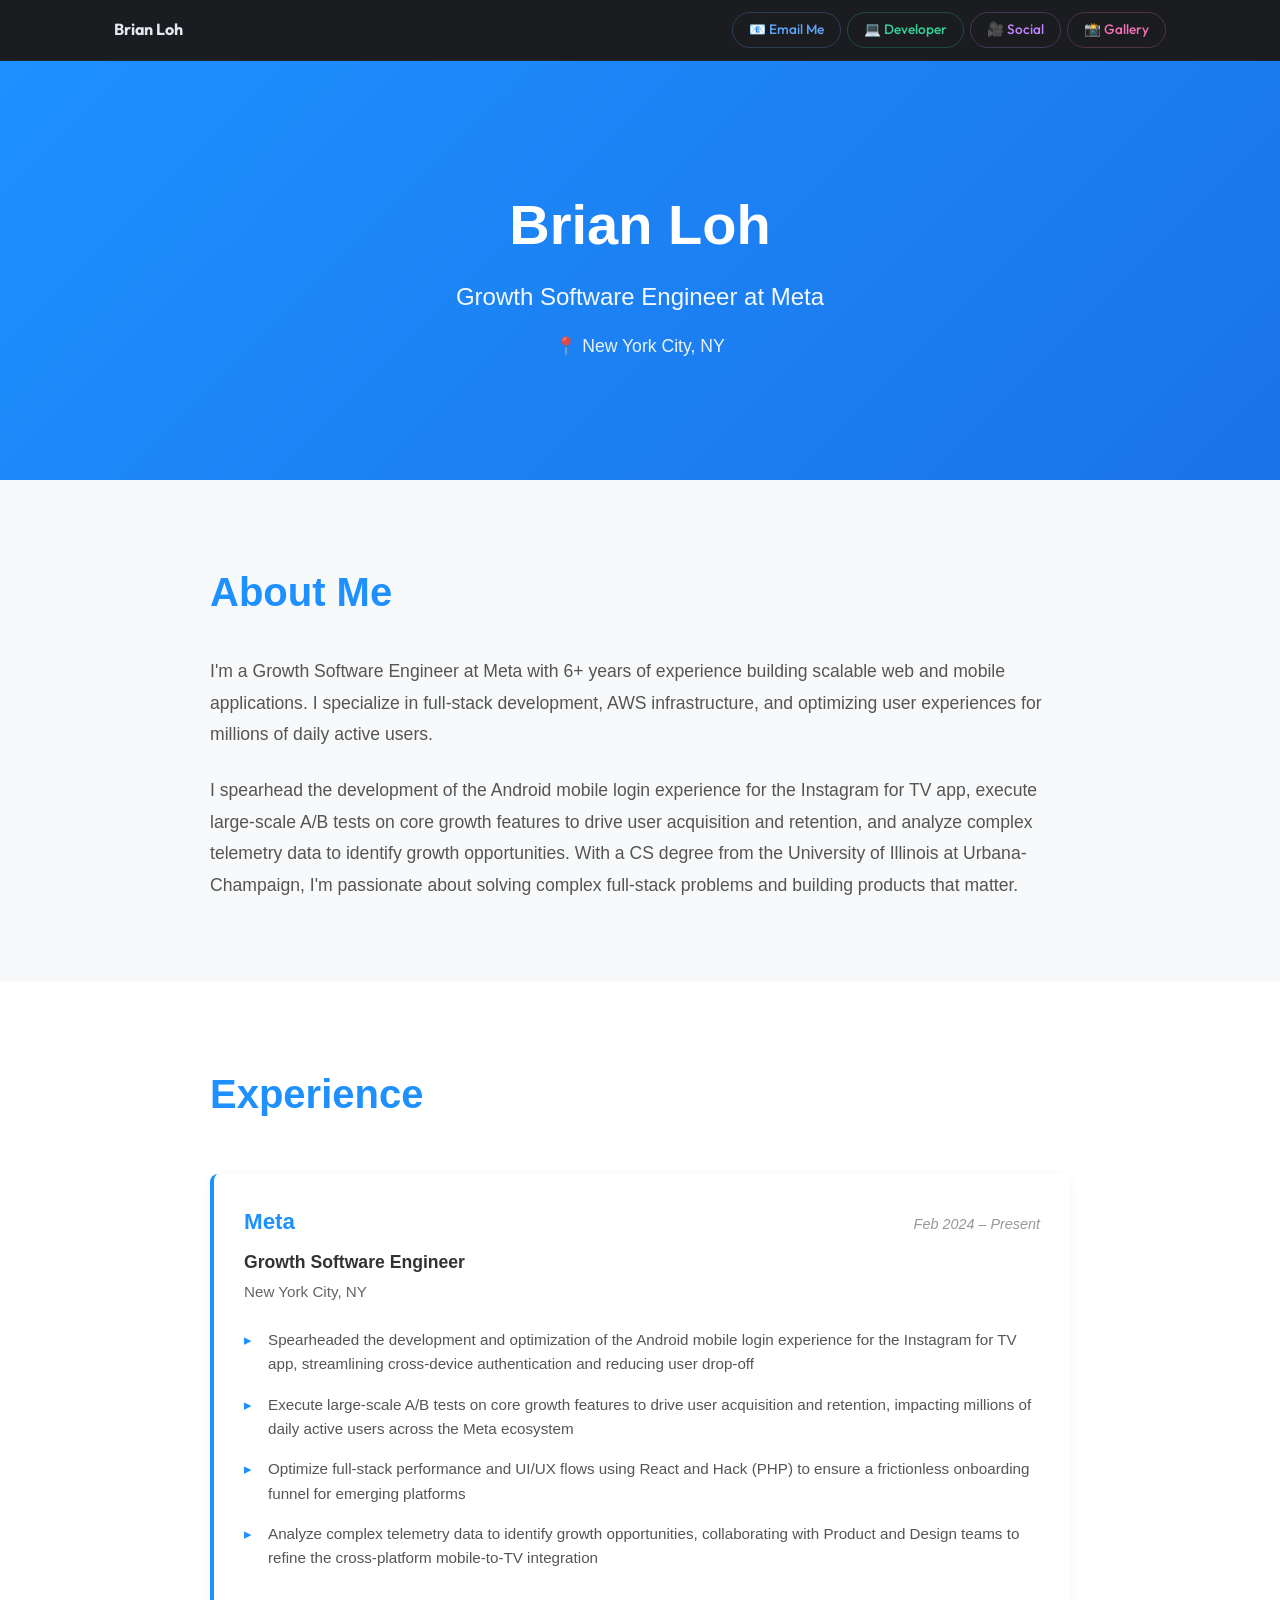
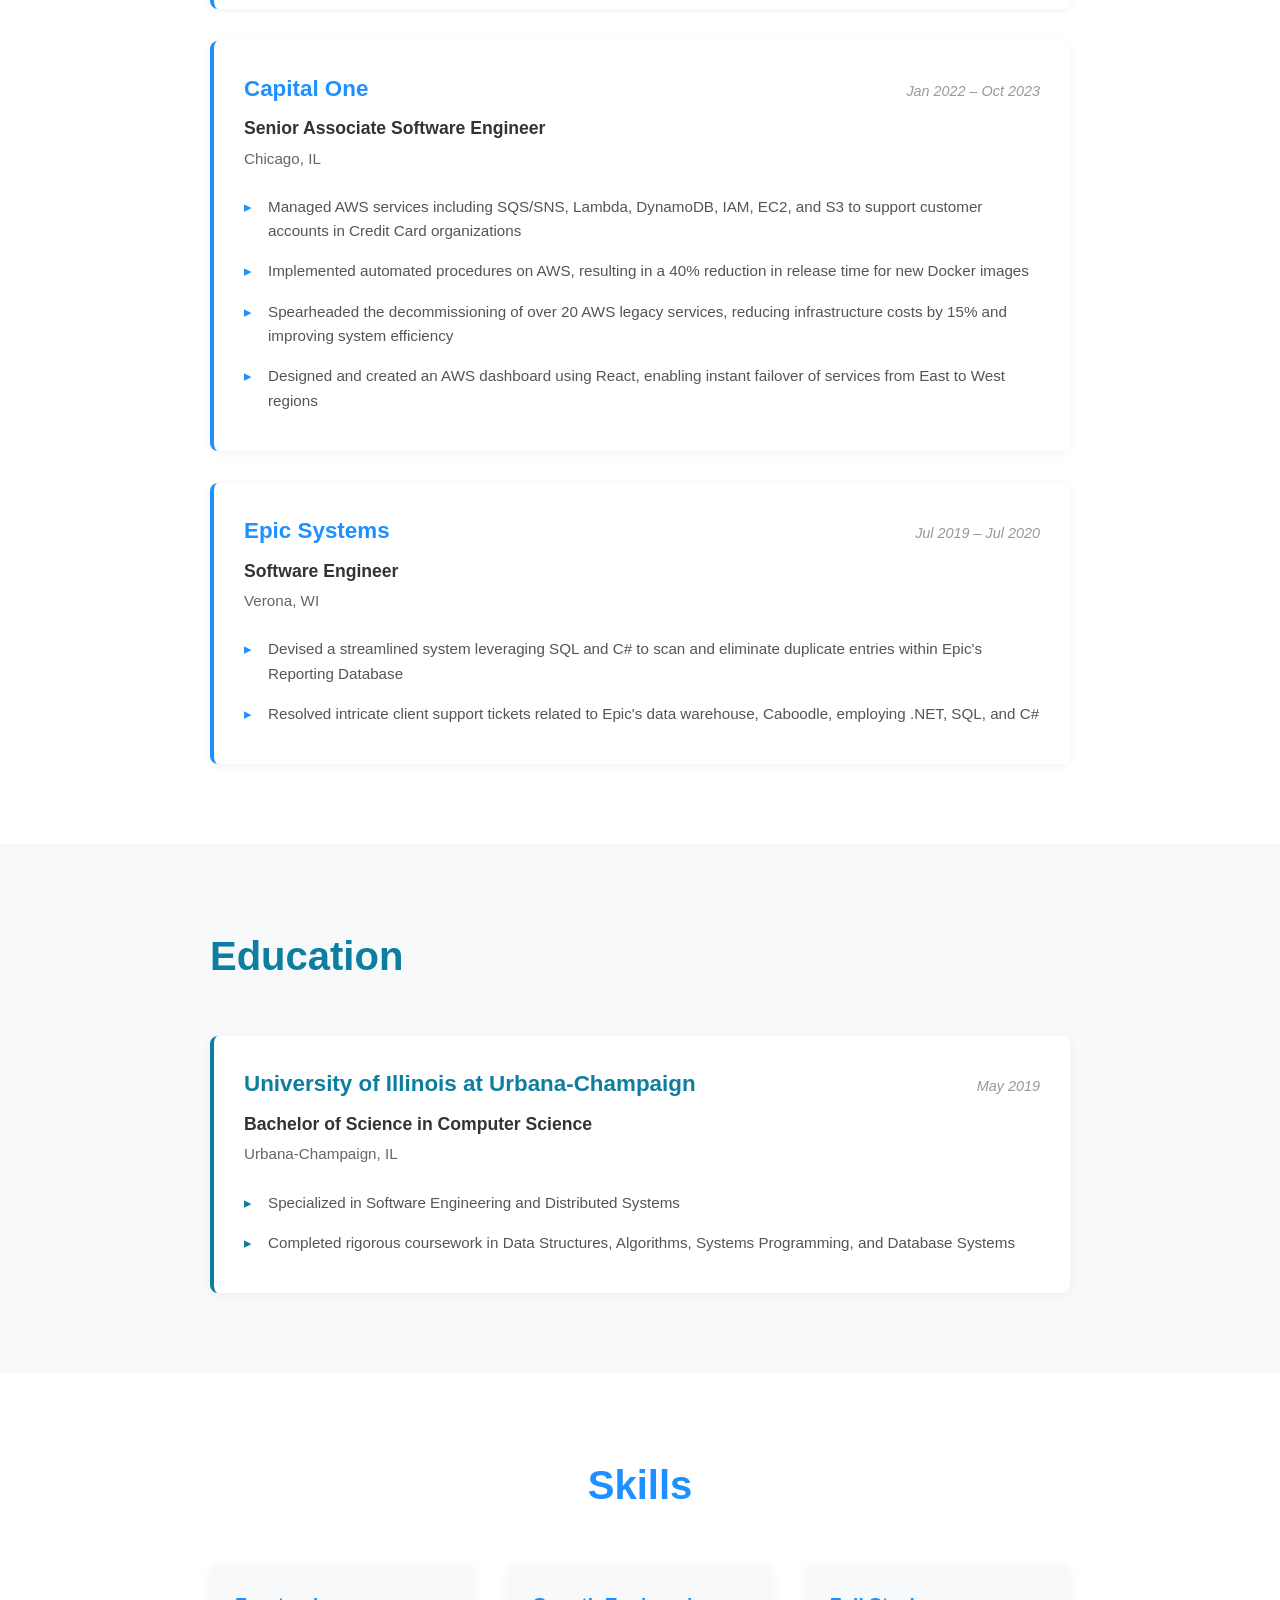
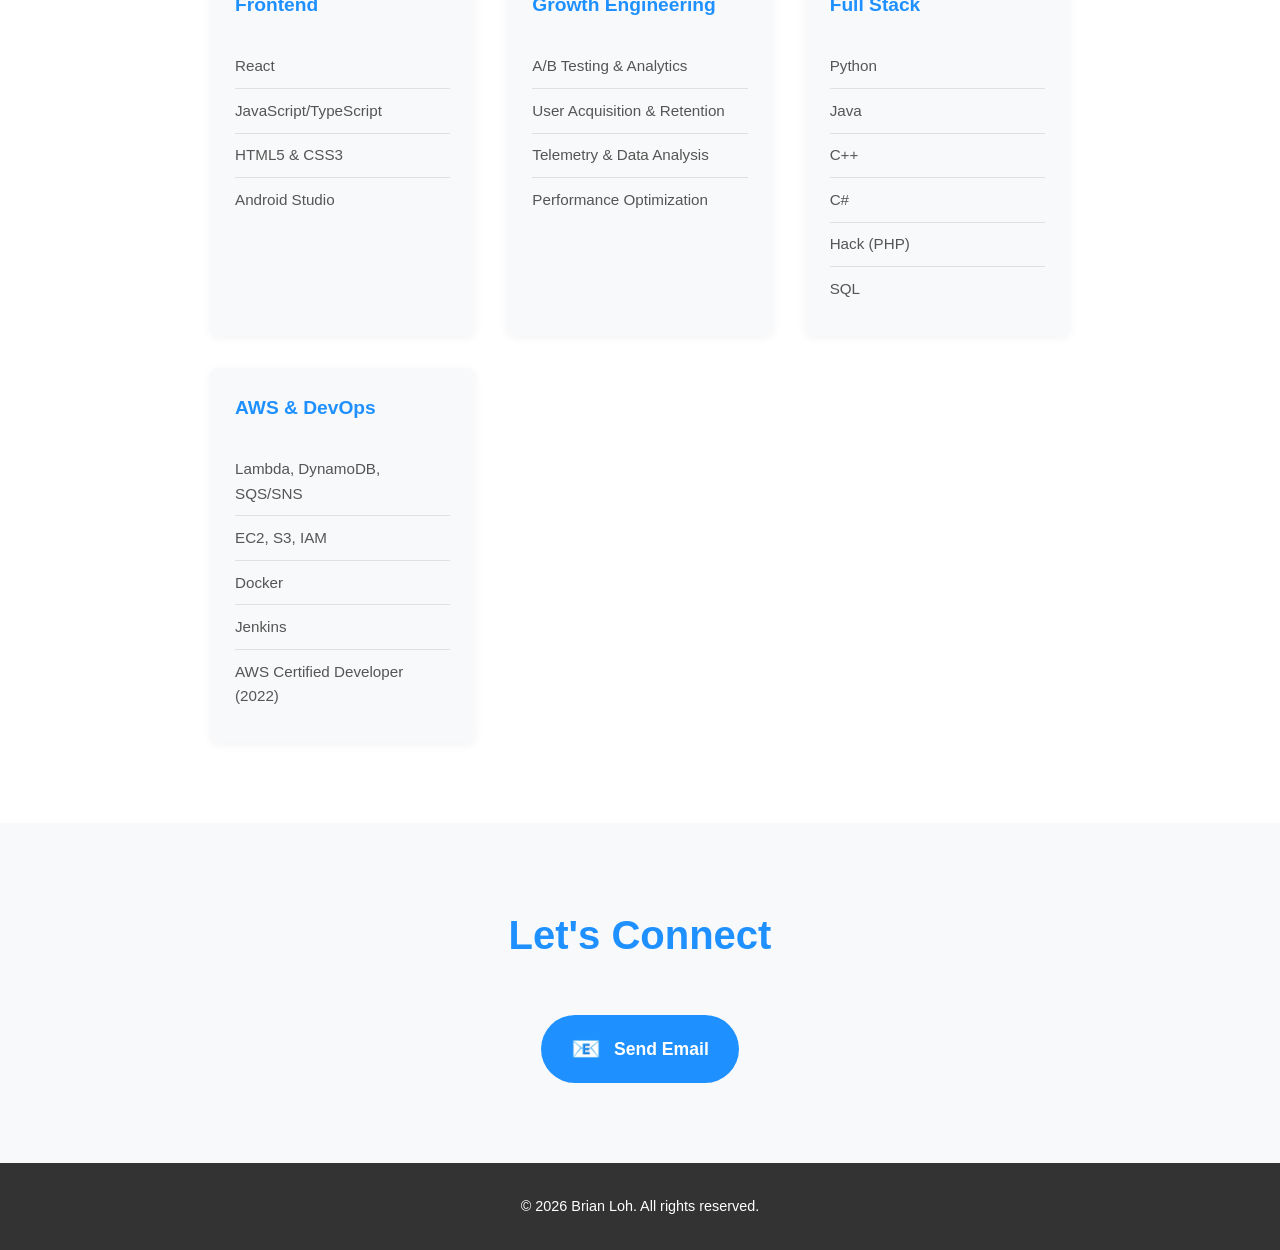
==== commit 912b5a00: "fix: consistent nav order (Email Me, Developer, Social, Gallery) with no active state on all pages" ====
--- a/index.html
+++ b/index.html
@@ -13,9 +13,9 @@
             <a href="/" class="site-nav-name">Brian Loh</a>
             <div class="site-nav-links">
                 <a href="mailto:bloh0408@gmail.com" class="site-nav-link nav-email">📧 Email Me</a>
-                <a href="/" class="site-nav-link nav-dev active">💻 Developer</a>
+                <a href="/" class="site-nav-link nav-dev">💻 Developer</a>
+                <a href="/socialmedia/" class="site-nav-link nav-social">🎥 Social</a>
                 <a href="/gallery/" class="site-nav-link nav-gallery">📸 Gallery</a>
-                <a href="/socialmedia/" class="site-nav-link nav-social">🎥 Social</a>
             </div>
         </div>
     </nav>
--- a/css/nav.css
+++ b/css/nav.css
@@ -132,16 +132,6 @@
     box-shadow: 0 0 16px rgba(192, 132, 252, 0.15);
 }
 
-/* ── Active state (current page) ── */
-.site-nav-link.active {
-    font-weight: 600;
-    color: #fff;
-}
-
-.site-nav-link.nav-email.active   { background: rgba(96, 165, 250, 0.15);  border-color: rgba(96, 165, 250, 0.4); }
-.site-nav-link.nav-dev.active     { background: rgba(52, 211, 153, 0.15);  border-color: rgba(52, 211, 153, 0.4); }
-.site-nav-link.nav-gallery.active { background: rgba(244, 114, 182, 0.15); border-color: rgba(244, 114, 182, 0.4); }
-.site-nav-link.nav-social.active  { background: rgba(192, 132, 252, 0.15); border-color: rgba(192, 132, 252, 0.4); }
 
 /* ── Push page body down by nav height ── */
 body {
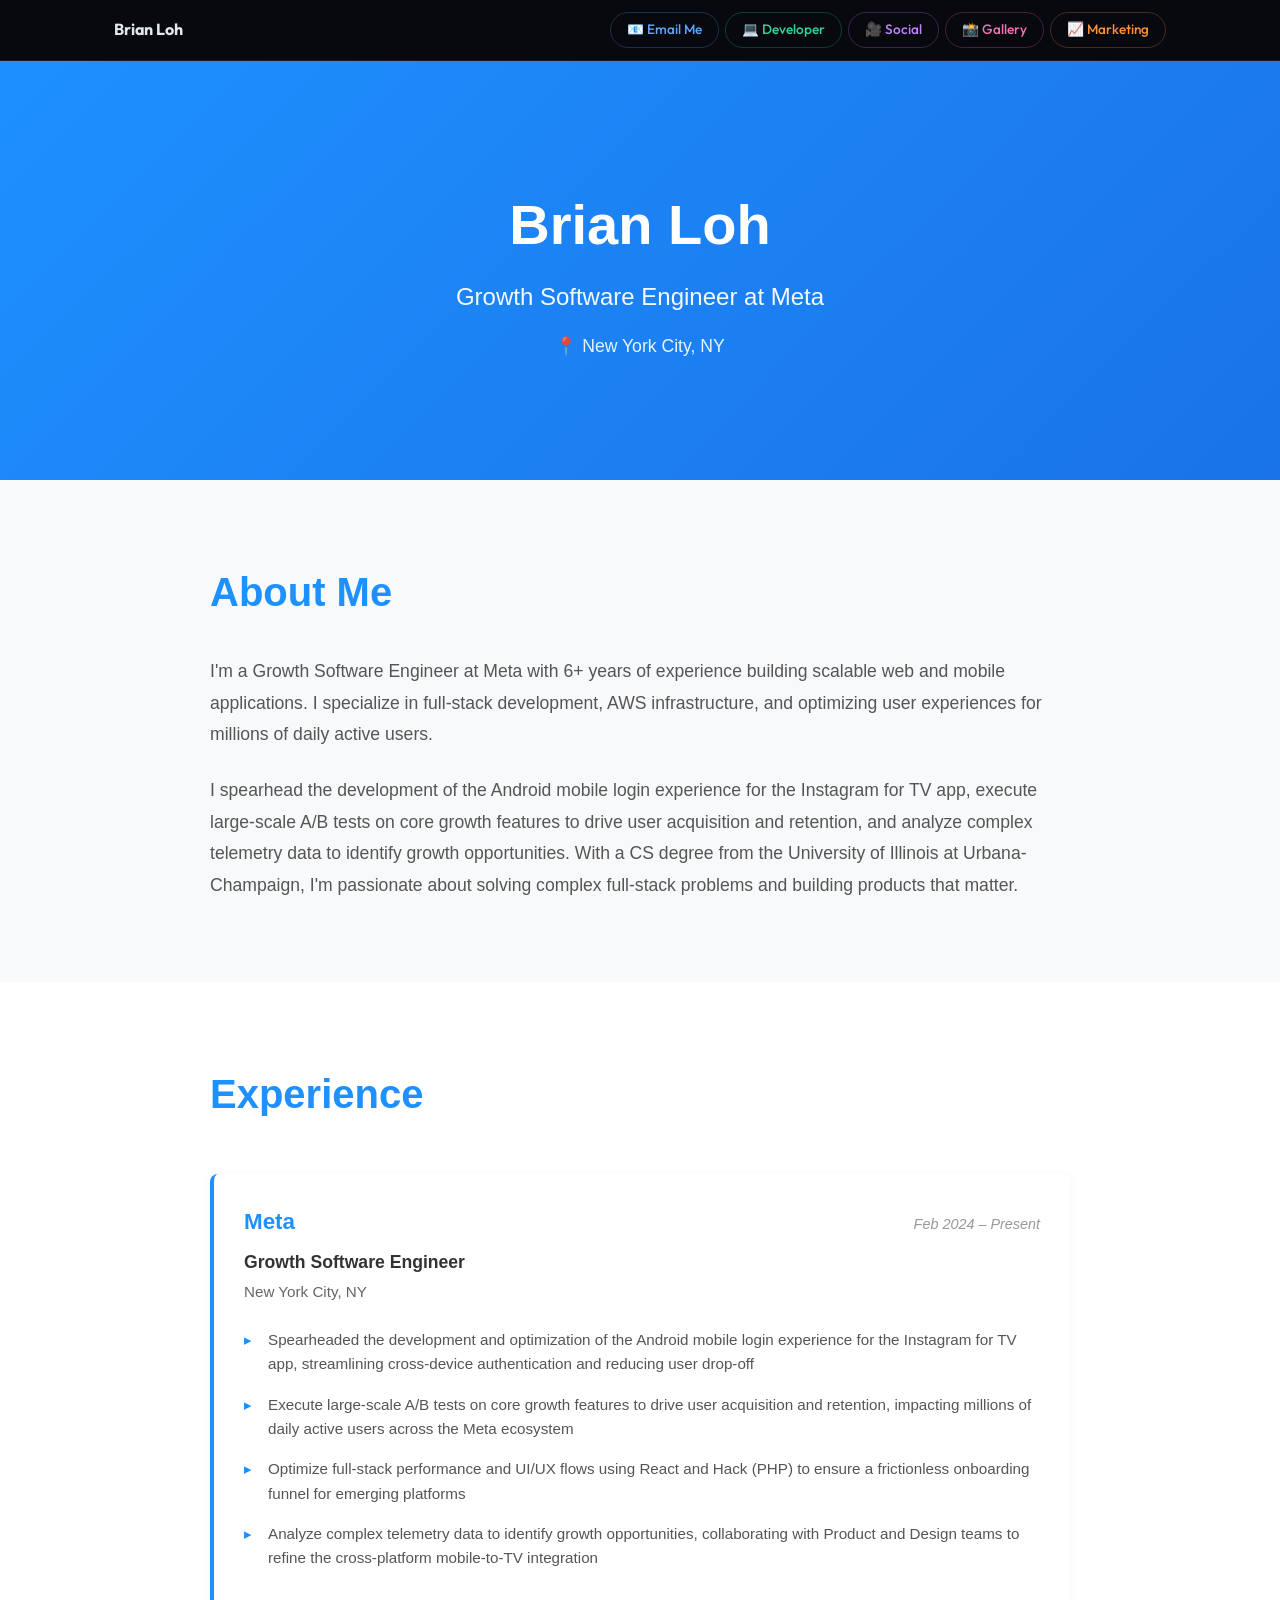
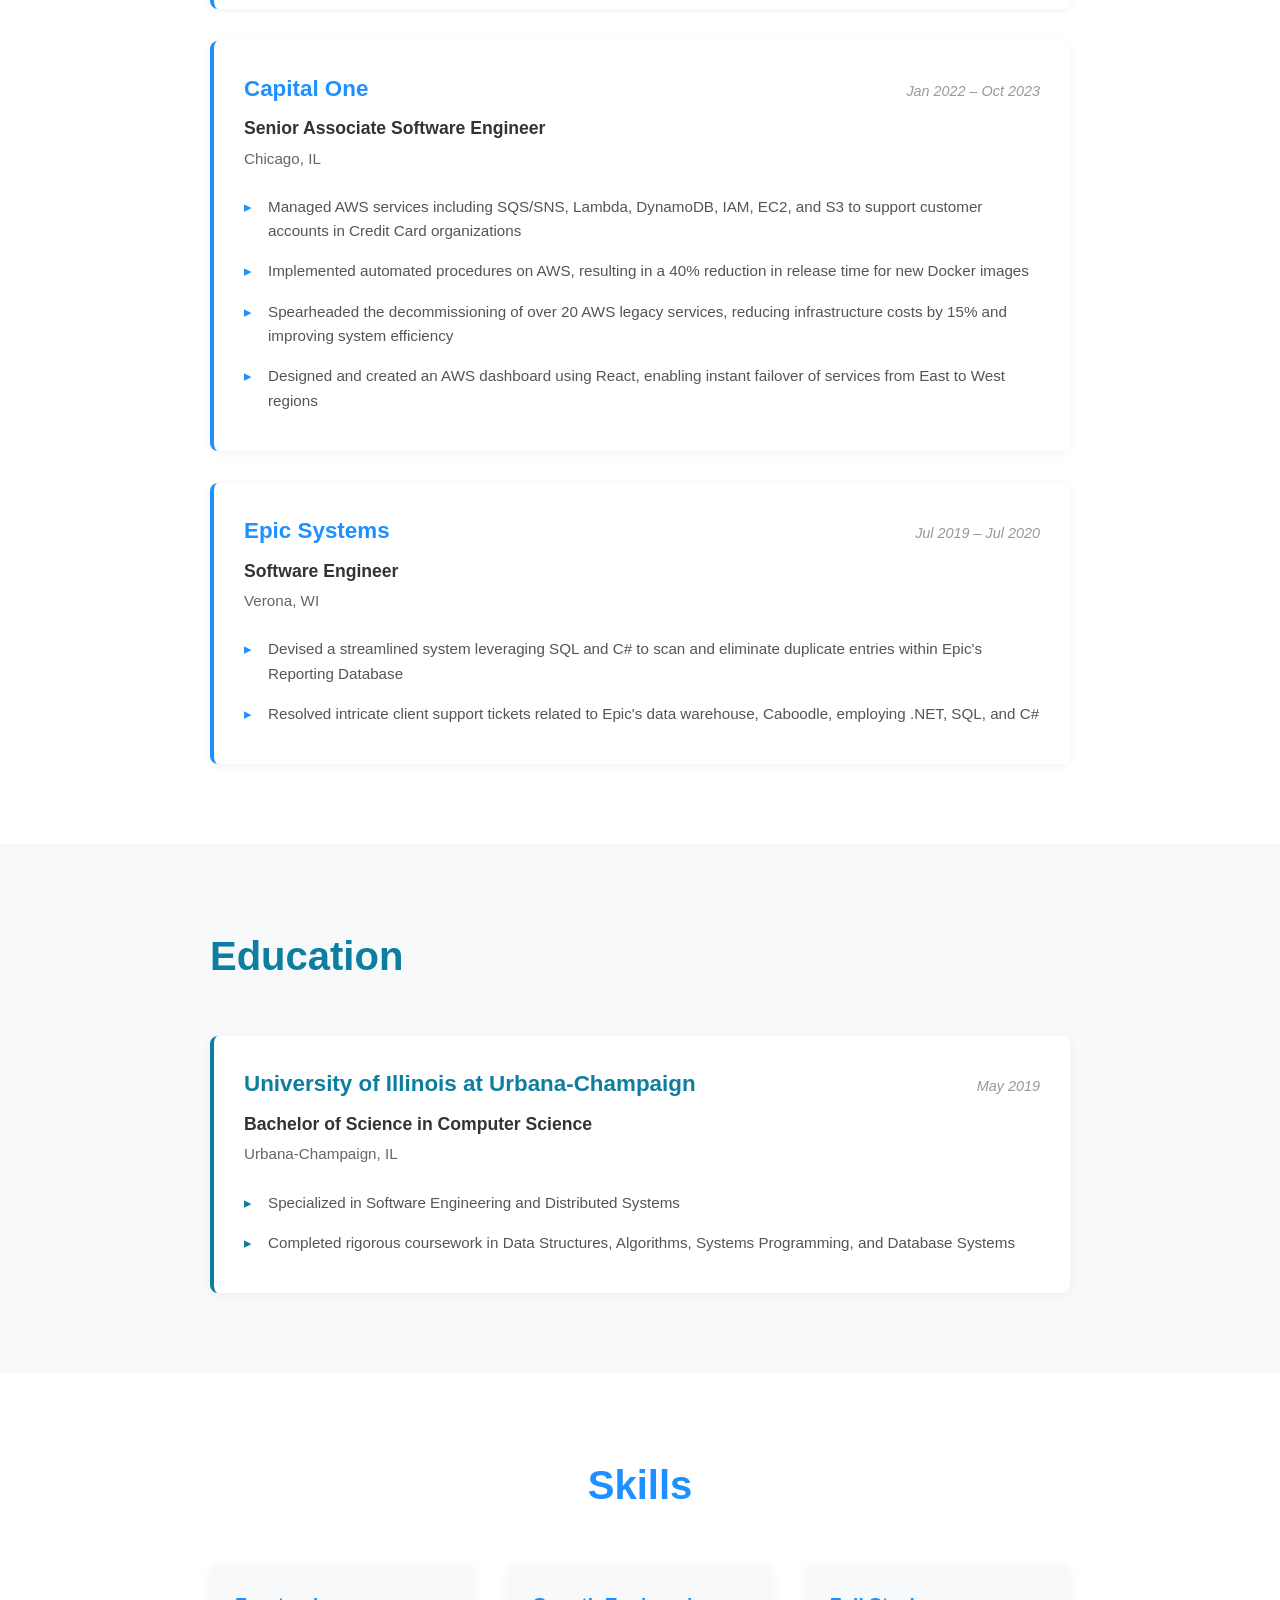
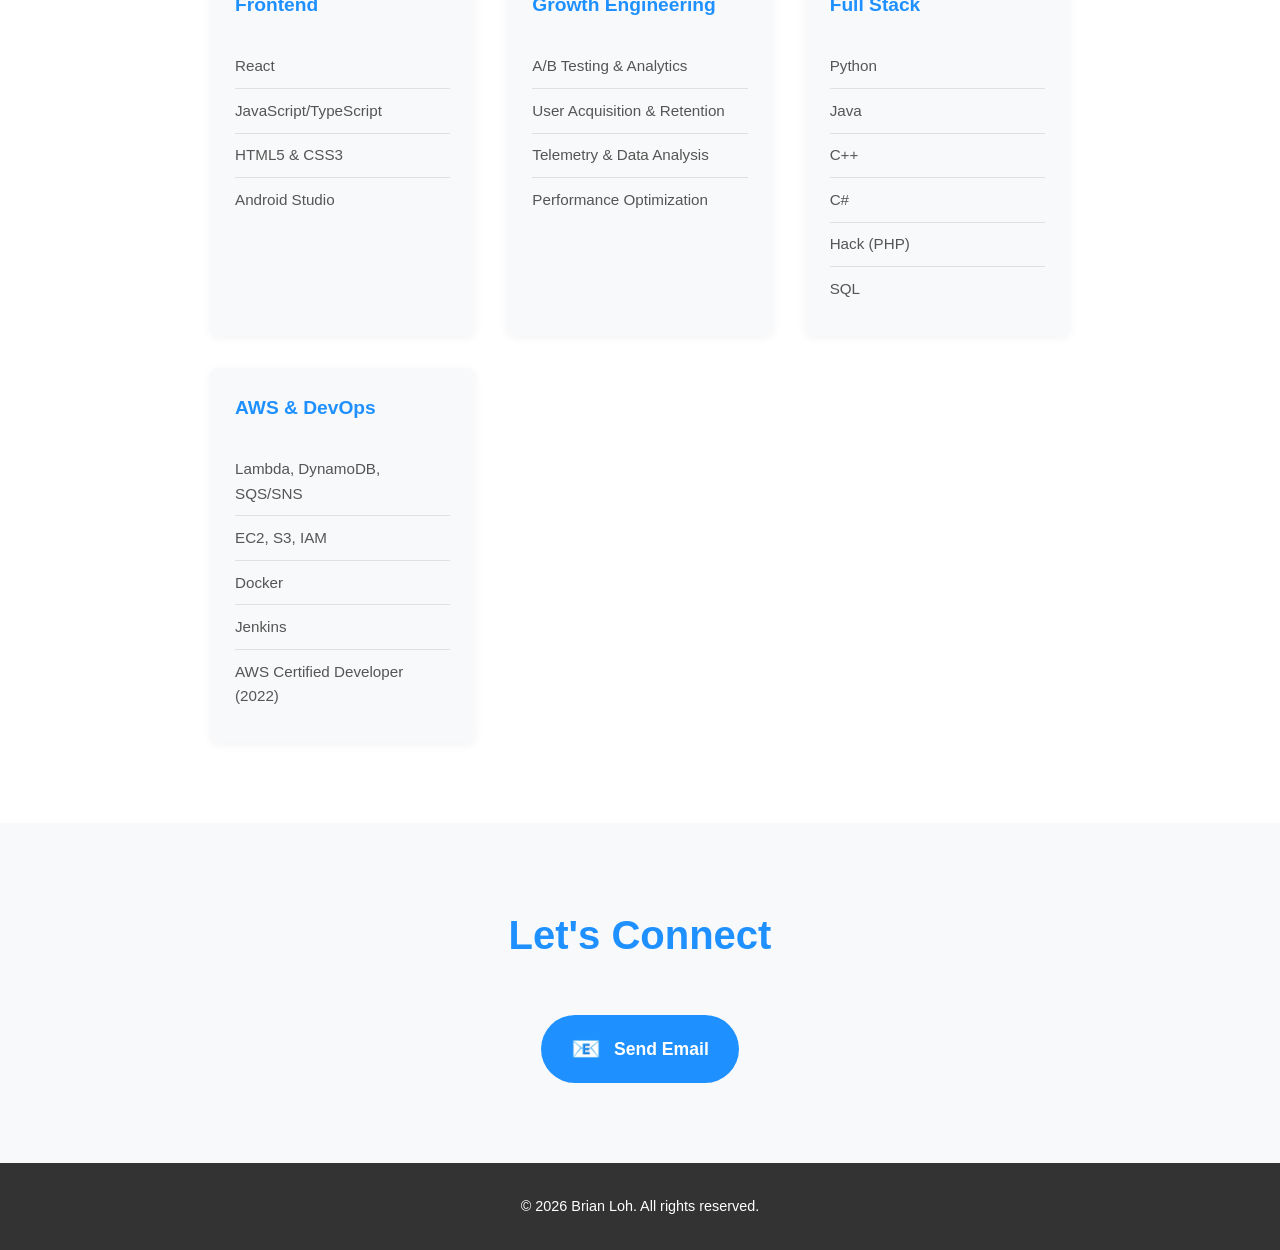
==== commit abea2aac: "Add product marketing resume page" ====
--- a/index.html
+++ b/index.html
@@ -16,6 +16,7 @@
                 <a href="/" class="site-nav-link nav-dev">💻 Developer</a>
                 <a href="/socialmedia/" class="site-nav-link nav-social">🎥 Social</a>
                 <a href="/gallery/" class="site-nav-link nav-gallery">📸 Gallery</a>
+                <a href="/marketing/" class="site-nav-link nav-marketing">📈 Marketing</a>
             </div>
         </div>
     </nav>
--- a/css/nav.css
+++ b/css/nav.css
@@ -12,7 +12,7 @@
     right: 0;
     z-index: 200;
     padding: 0;
-    background: rgba(7, 9, 14, 0.92);
+    background: #07090e;
     backdrop-filter: blur(20px);
     -webkit-backdrop-filter: blur(20px);
     border-bottom: 1px solid rgba(255, 255, 255, 0.07);
@@ -20,7 +20,7 @@
 }
 
 .site-nav.scrolled {
-    background: rgba(7, 9, 14, 0.98);
+    background: #07090e;
     box-shadow: 0 2px 24px rgba(0, 0, 0, 0.4);
 }
 
@@ -132,6 +132,19 @@
     box-shadow: 0 0 16px rgba(192, 132, 252, 0.15);
 }
 
+/* ── "Marketing" accent ── */
+.site-nav-link.nav-marketing {
+    color: #fb923c;
+    border-color: rgba(251, 146, 60, 0.25);
+}
+
+.site-nav-link.nav-marketing:hover {
+    background: rgba(251, 146, 60, 0.1);
+    border-color: rgba(251, 146, 60, 0.5);
+    color: #fdba74;
+    box-shadow: 0 0 16px rgba(251, 146, 60, 0.15);
+}
+
 
 /* ── Push page body down by nav height ── */
 body {
@@ -142,15 +155,30 @@
 @media (max-width: 600px) {
     .site-nav-inner {
         padding: 0 16px;
-        gap: 8px;
+        min-height: 60px;
+        height: auto;
+        flex-wrap: wrap;
+        justify-content: center;
+        gap: 4px;
+    }
+
+    .site-nav-links {
+        width: 100%;
+        justify-content: center;
+        flex-wrap: wrap;
+        gap: 4px;
     }
 
     .site-nav-link {
-        padding: 5px 11px;
-        font-size: 0.78rem;
+        padding: 4px 7px;
+        font-size: 0.7rem;
     }
 
     .site-nav-name {
         font-size: 0.9rem;
     }
+
+    body {
+        padding-top: 96px;
+    }
 }
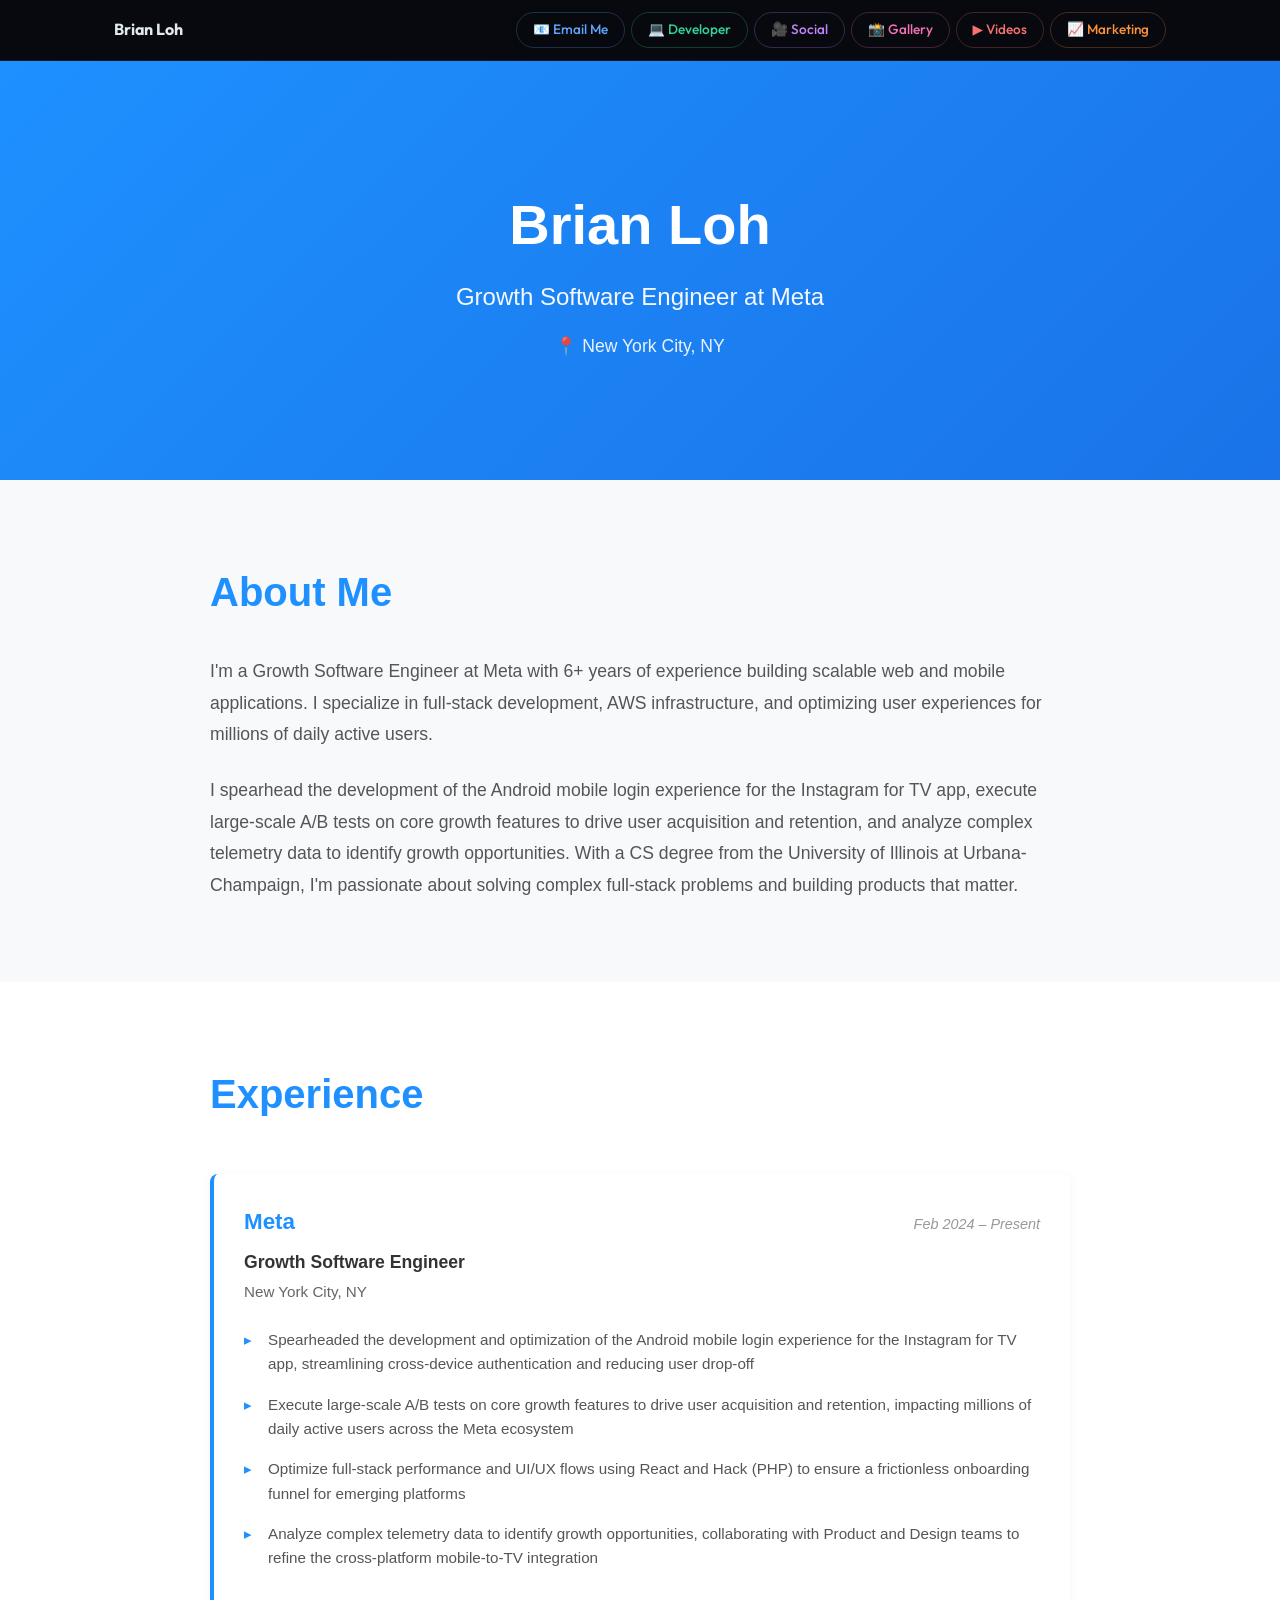
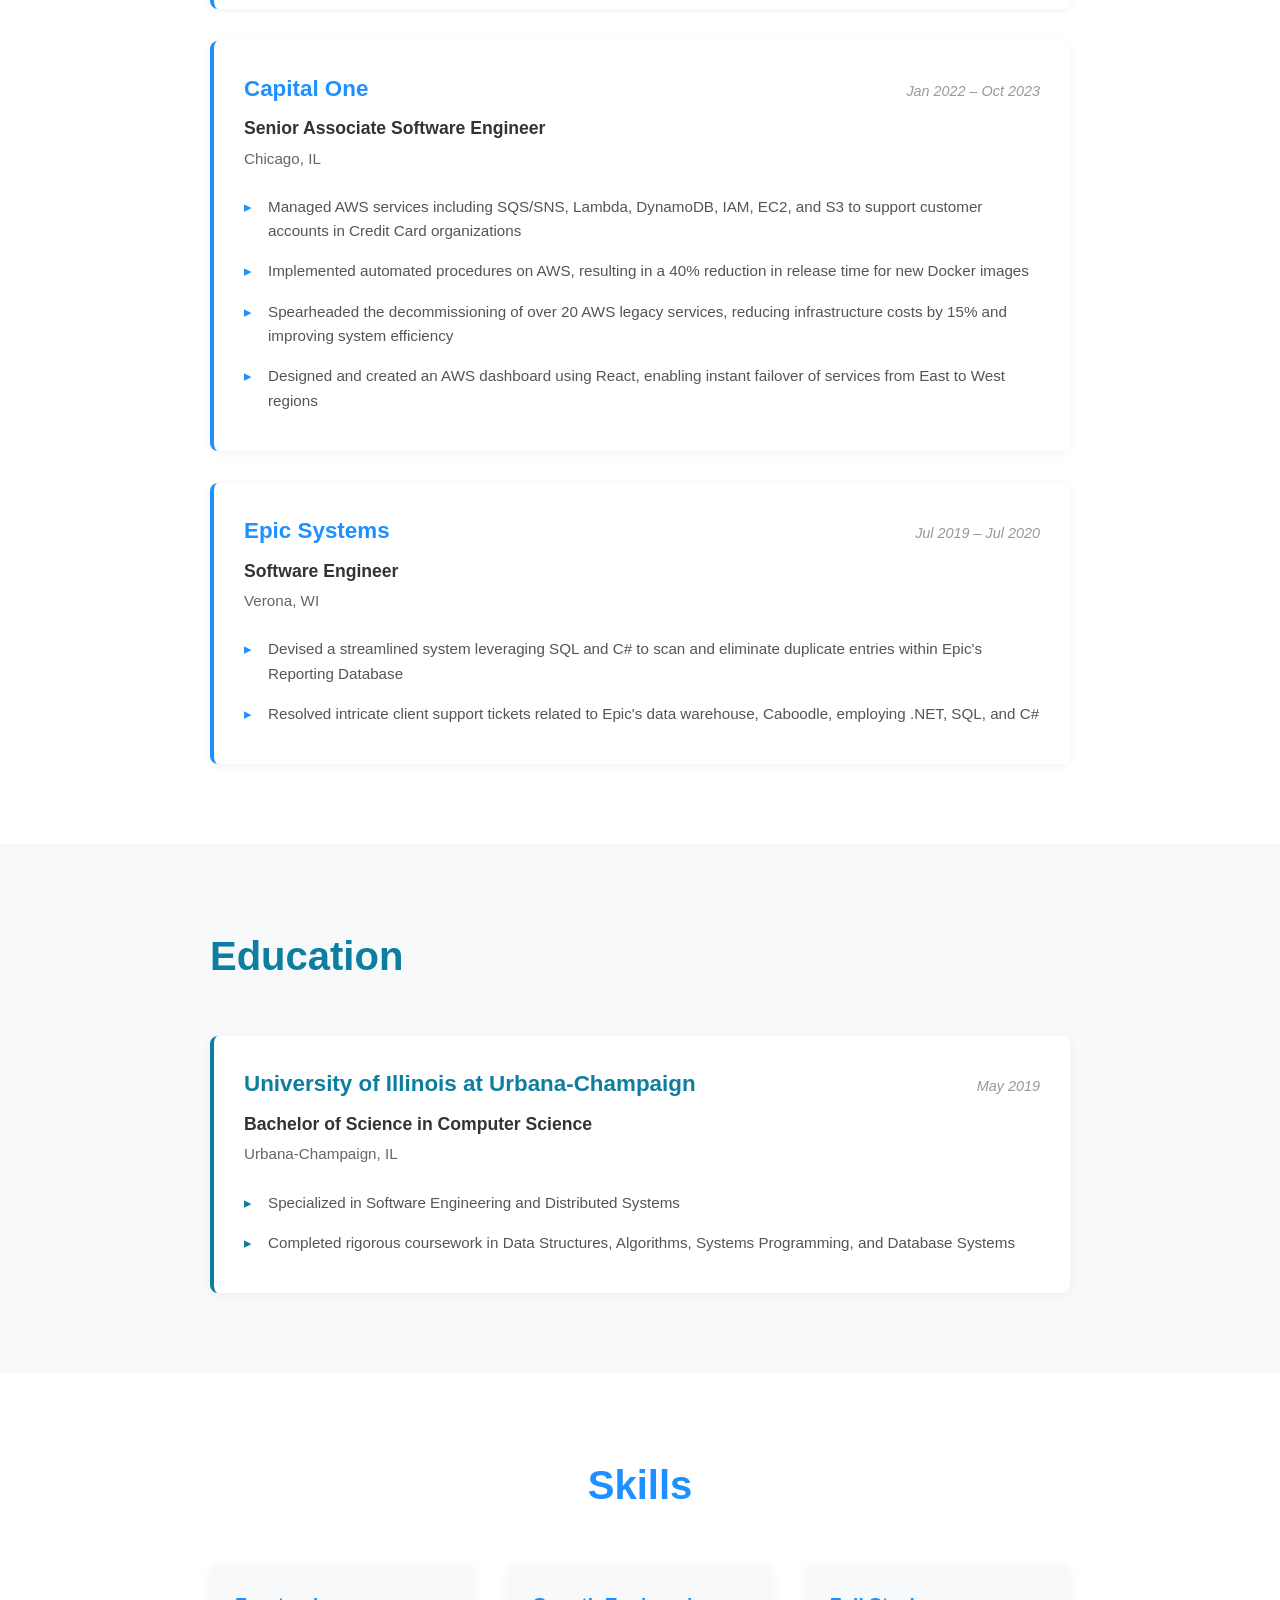
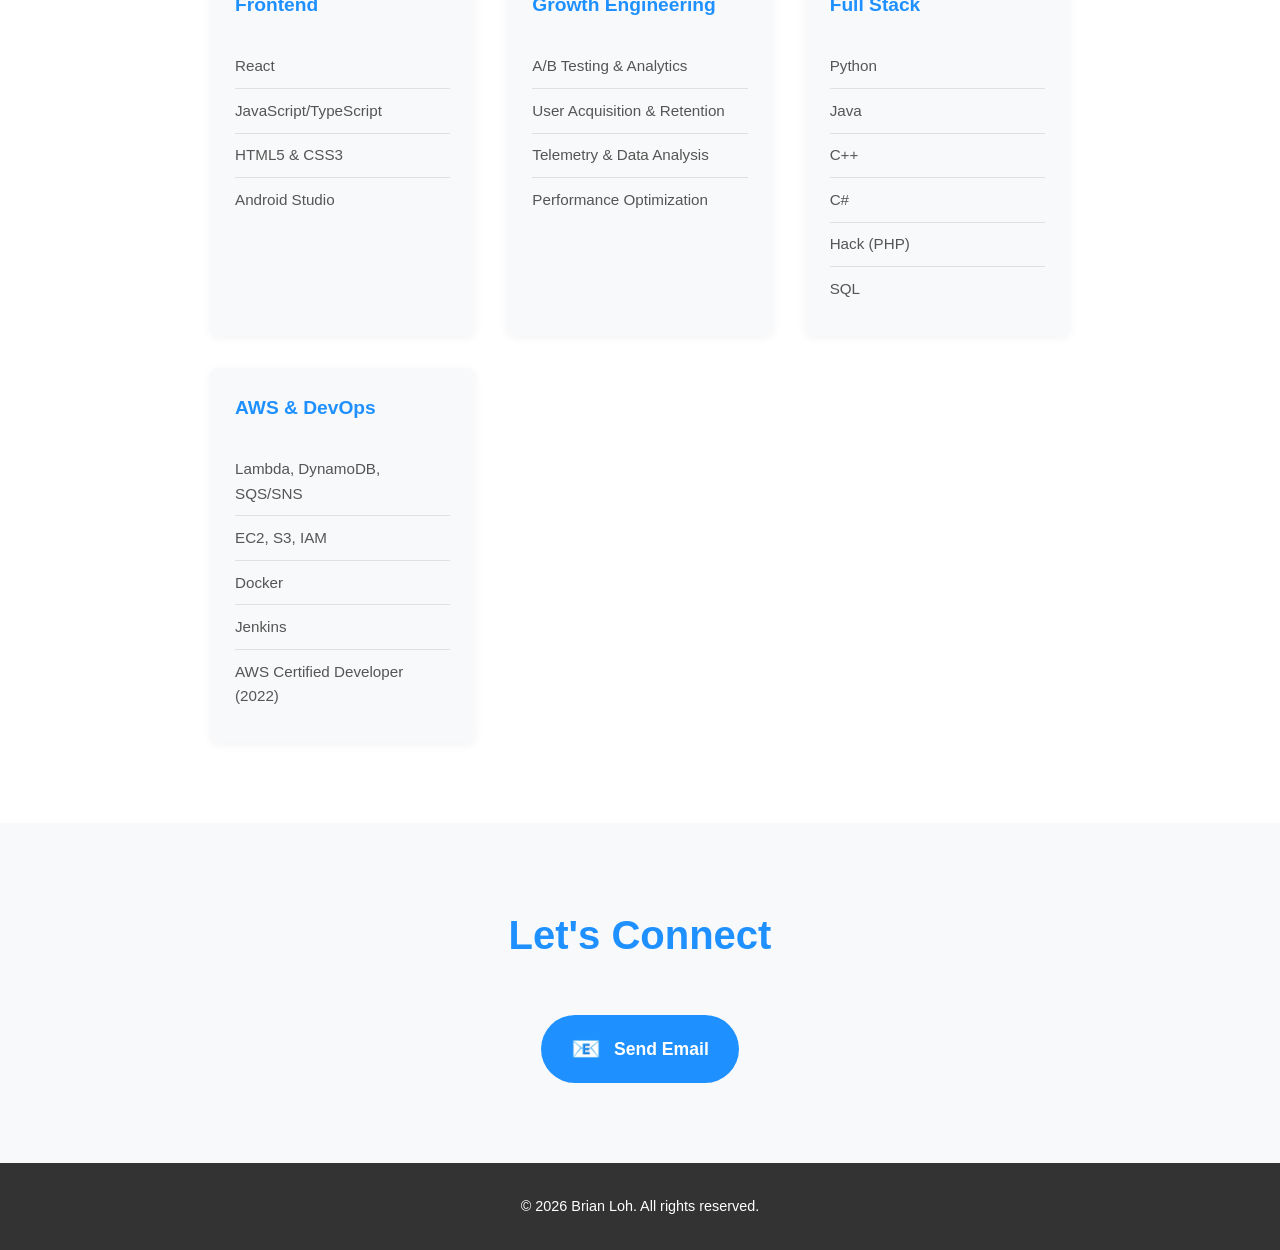
==== commit 094693b5: "Add video portfolio page Co-authored-by: Copilot <223556219+Copilot@users.noreply.github.com>" ====
--- a/index.html
+++ b/index.html
@@ -12,10 +12,11 @@
         <div class="site-nav-inner">
             <a href="/" class="site-nav-name">Brian Loh</a>
             <div class="site-nav-links">
-                <a href="mailto:bloh0408@gmail.com" class="site-nav-link nav-email">📧 Email Me</a>
+                <a href="mailto:brianzloh@gmail.com" class="site-nav-link nav-email">📧 Email Me</a>
                 <a href="/" class="site-nav-link nav-dev">💻 Developer</a>
                 <a href="/socialmedia/" class="site-nav-link nav-social">🎥 Social</a>
                 <a href="/gallery/" class="site-nav-link nav-gallery">📸 Gallery</a>
+                <a href="/videos/" class="site-nav-link nav-videos">▶️ Videos</a>
                 <a href="/marketing/" class="site-nav-link nav-marketing">📈 Marketing</a>
             </div>
         </div>
@@ -166,7 +167,7 @@
         <div class="container">
             <h2>Let's Connect</h2>
             <div class="contact-buttons">
-                <a href="mailto:bloh0408@gmail.com" class="contact-btn email-btn">
+                <a href="mailto:brianzloh@gmail.com" class="contact-btn email-btn">
                     <span class="icon">📧</span>
                     <span>Send Email</span>
                 </a>
--- a/css/nav.css
+++ b/css/nav.css
@@ -145,6 +145,45 @@
     box-shadow: 0 0 16px rgba(251, 146, 60, 0.15);
 }
 
+.site-nav-link.nav-marketing[aria-current="page"] {
+    background: #fb923c;
+    border-color: #fb923c;
+    color: #172322;
+    font-weight: 700;
+}
+
+.site-nav-link.nav-marketing[aria-current="page"]:hover {
+    background: #fdba74;
+    border-color: #fdba74;
+    color: #172322;
+}
+
+/* ── "Videos" accent ── */
+.site-nav-link.nav-videos {
+    color: #f87171;
+    border-color: rgba(248, 113, 113, 0.25);
+}
+
+.site-nav-link.nav-videos:hover {
+    background: rgba(248, 113, 113, 0.1);
+    border-color: rgba(248, 113, 113, 0.5);
+    color: #fca5a5;
+    box-shadow: 0 0 16px rgba(248, 113, 113, 0.15);
+}
+
+.site-nav-link.nav-videos[aria-current="page"] {
+    background: #f87171;
+    border-color: #f87171;
+    color: #172322;
+    font-weight: 700;
+}
+
+.site-nav-link.nav-videos[aria-current="page"]:hover {
+    background: #fca5a5;
+    border-color: #fca5a5;
+    color: #172322;
+}
+
 
 /* ── Push page body down by nav height ── */
 body {
